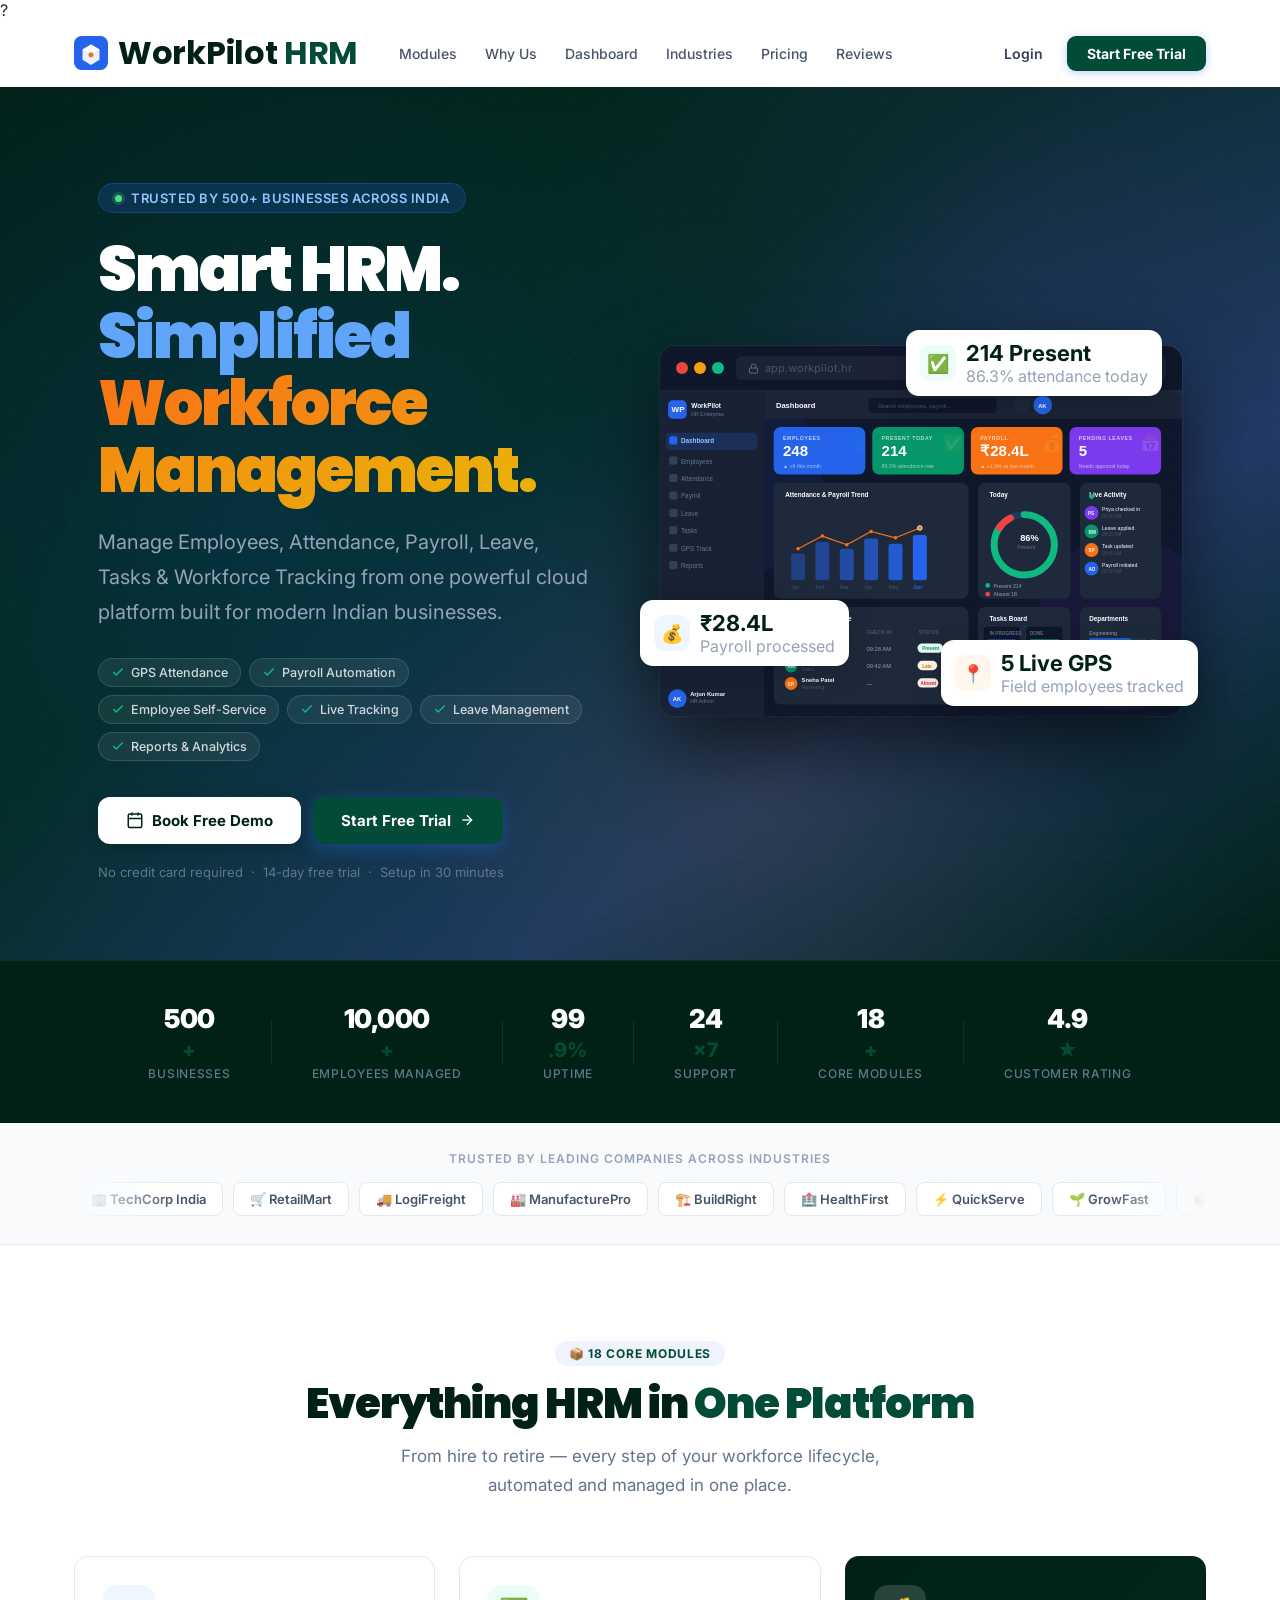
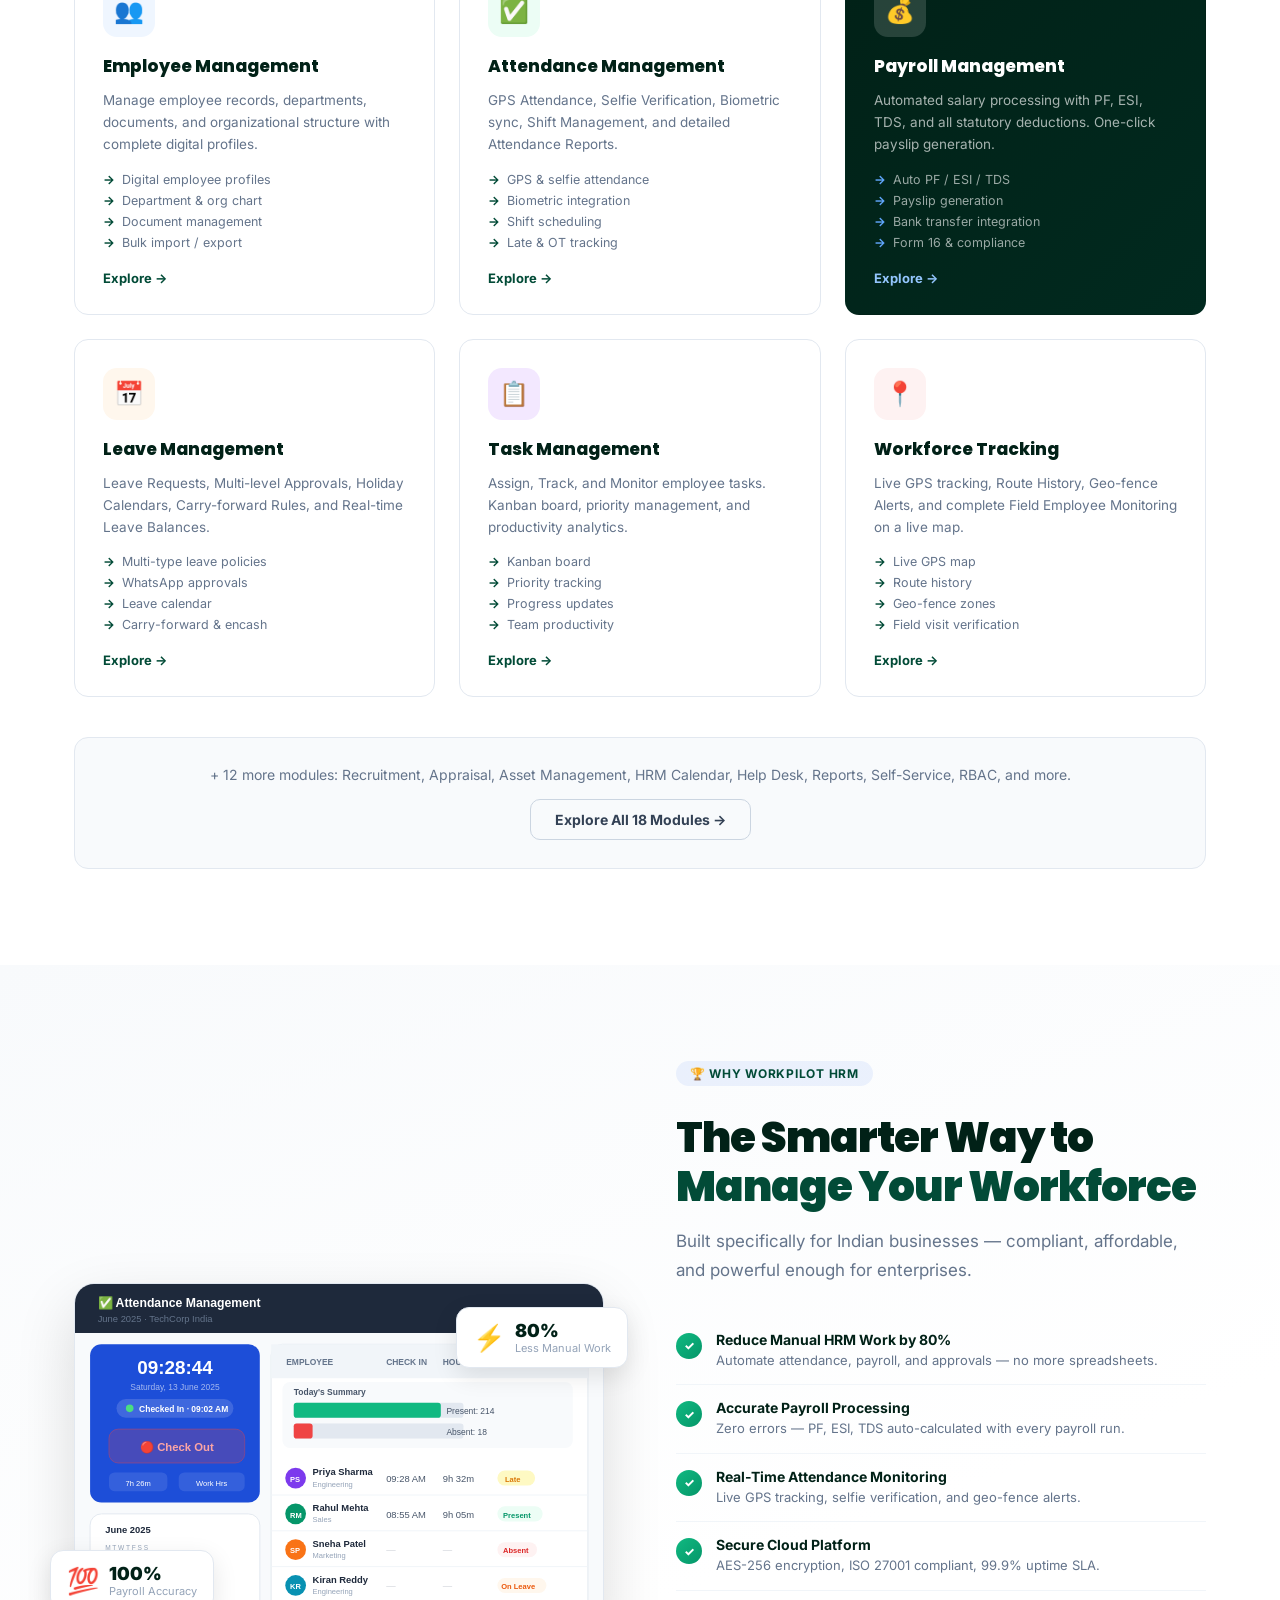
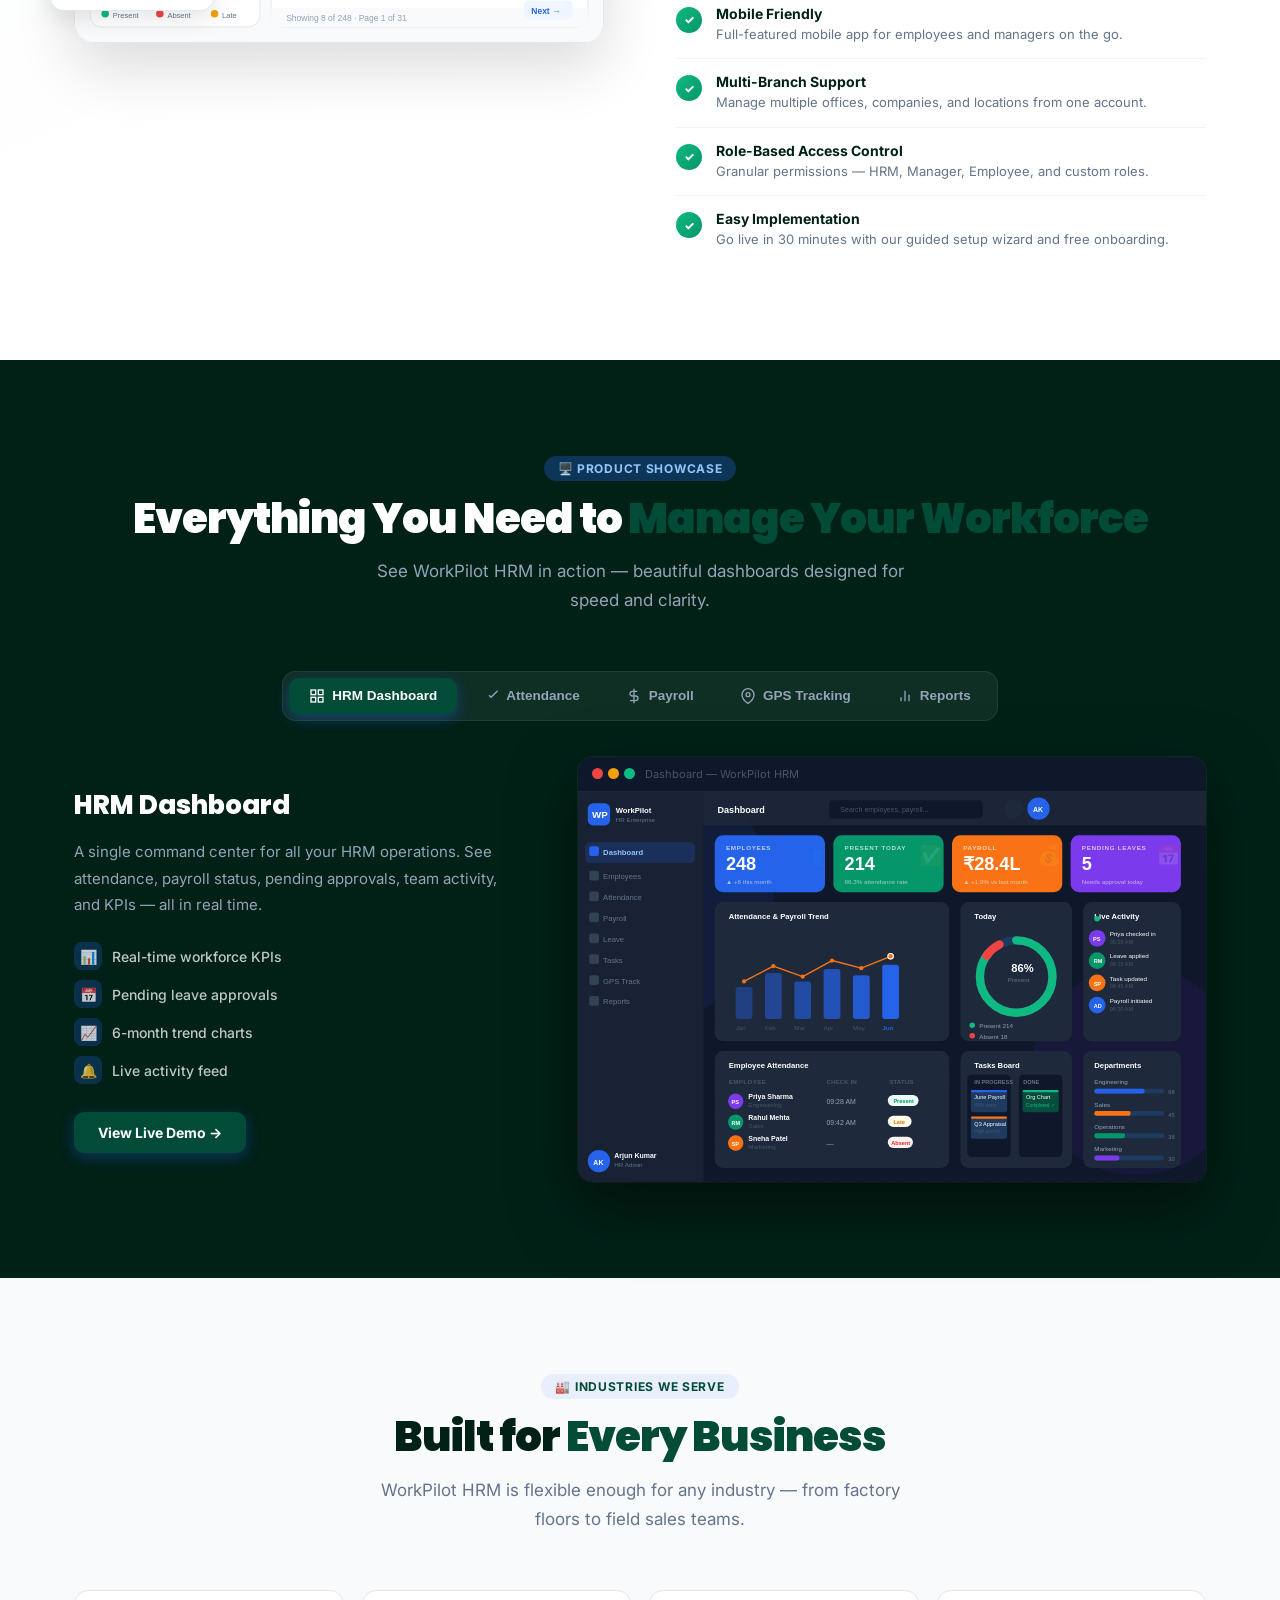
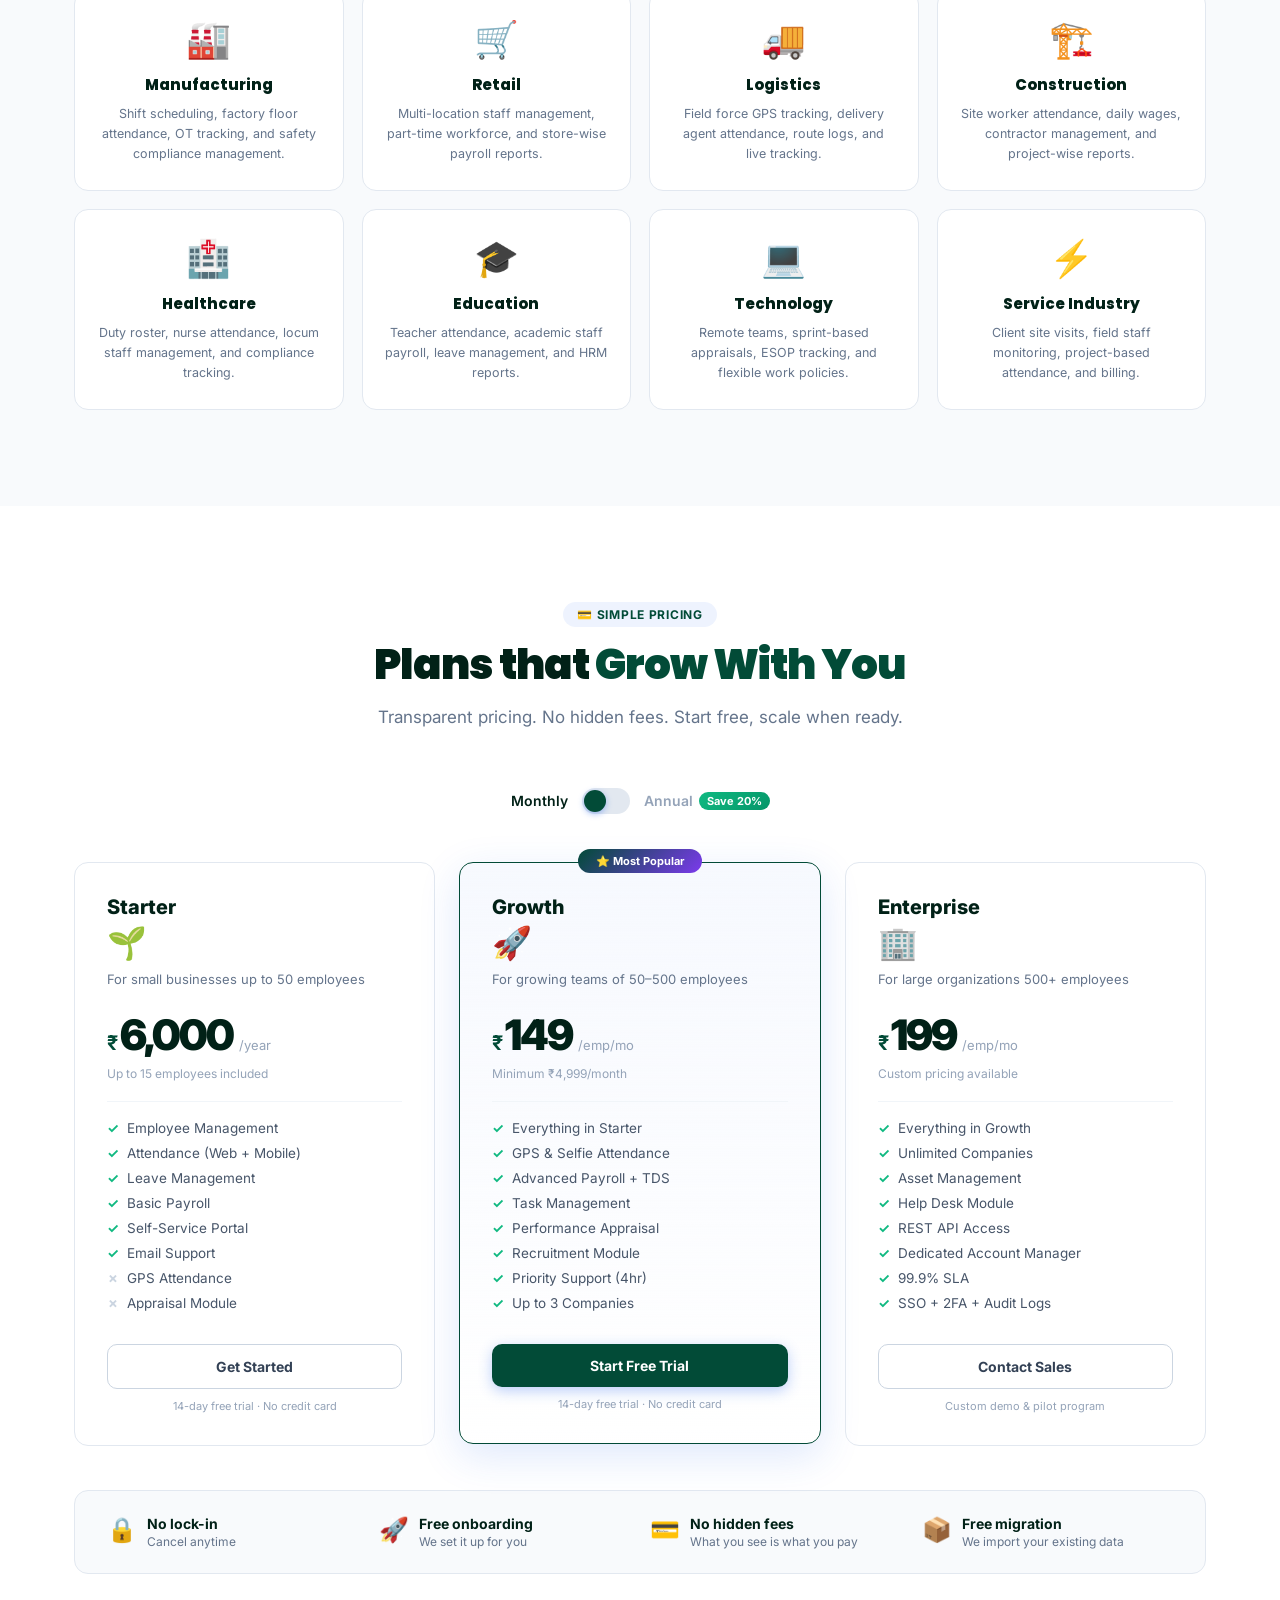
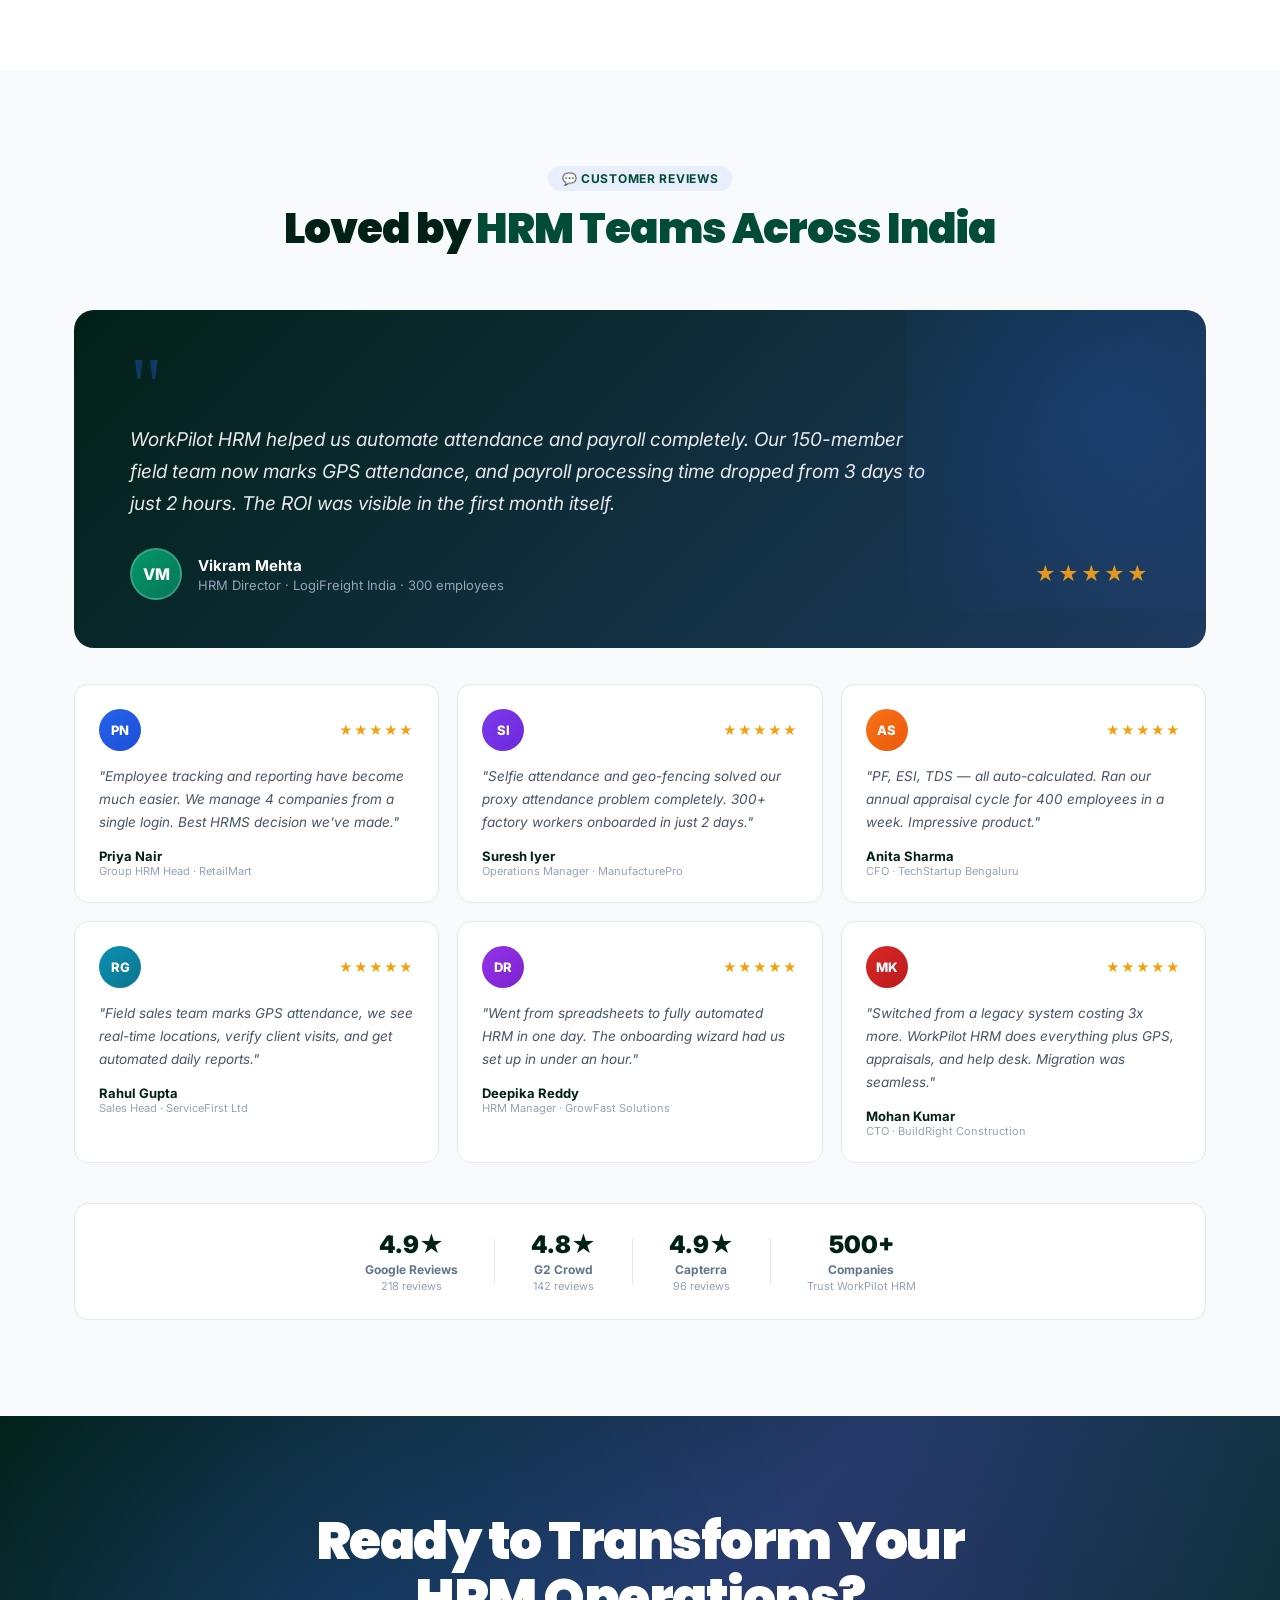
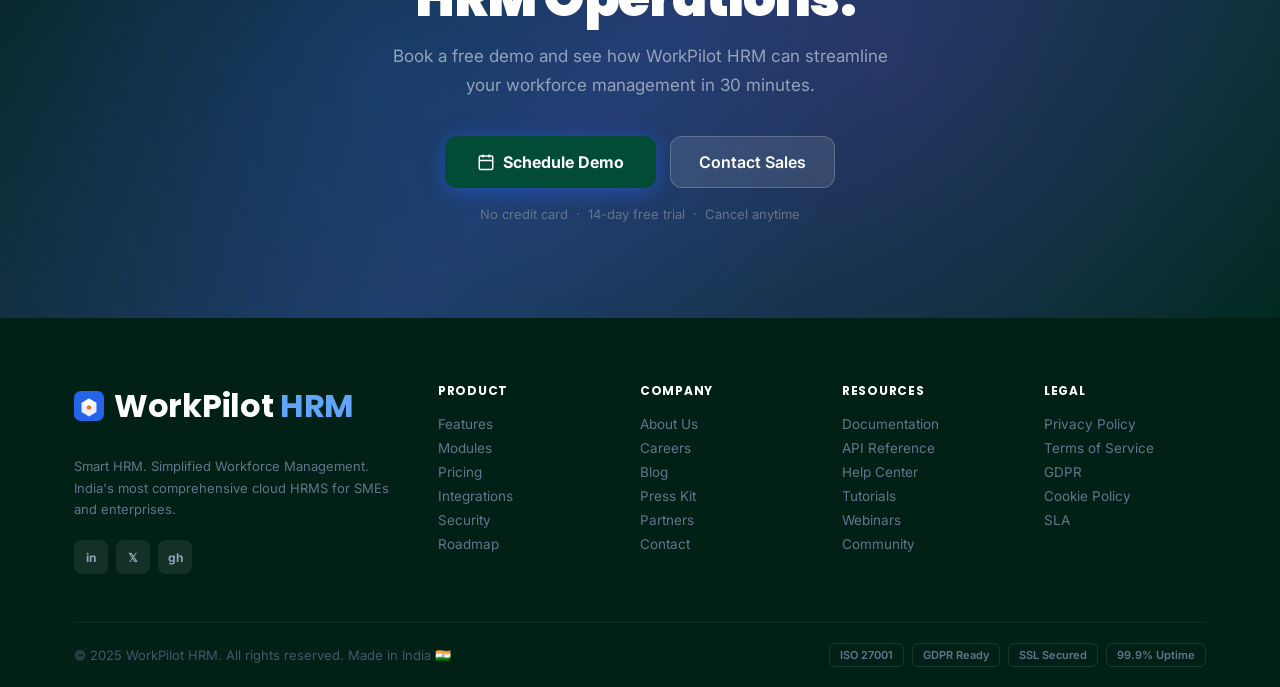
==== home.html @ d2205f94 "WorkPilot HRM Blog and Dashboard Redesign" ====
?<!DOCTYPE html>
<html lang="en">
<head>
  <meta charset="UTF-8"/>
  <meta name="viewport" content="width=device-width, initial-scale=1.0"/>
  <title>WorkPilot HRM — Smart HRM. Simplified Workforce Management.</title>
  <link rel="icon" type="image/svg+xml" href="assets/favicon.svg"/>
  <link rel="preconnect" href="https://fonts.googleapis.com"/>
  <link rel="preconnect" href="https://fonts.gstatic.com" crossorigin/>
  <link href="https://fonts.googleapis.com/css2?family=Inter:wght@300;400;500;600;700;800;900&family=Poppins:wght@300;400;500;600;700;800;900;900&family=Poppins:wght@300;400;500;600;700;800;900&display=swap" rel="stylesheet"/>
  <link rel="stylesheet" href="css/home.css"/>
</head>
<body>

<!-- ═══════════════════════════════════════════════════════════
     NAVBAR
════════════════════════════════════════════════════════════ -->
<nav class="navbar" id="navbar">
  <div class="nav-inner">
    <a href="home.html" class="nav-logo">
      <svg width="34" height="34" viewBox="0 0 40 40" fill="none">
        <rect width="40" height="40" rx="9" fill="#2563EB"/>
        <path d="M10 28V16l10-6 10 6v12l-10 6-10-6z" fill="white" opacity="0.9"/>
        <path d="M20 10l10 6-10 6-10-6 10-6z" fill="white"/>
        <circle cx="20" cy="22" r="3" fill="#F97316"/>
      </svg>
      <div class="logo-text">
        <span class="logo-main">WorkPilot <b>HRM</b></span>
      </div>
    </a>
    <ul class="nav-menu">
      <li><a href="#modules">Modules</a></li>
      <li><a href="#why">Why Us</a></li>
      <li><a href="#dashboard">Dashboard</a></li>
      <li><a href="#industries">Industries</a></li>
      <li><a href="#pricing">Pricing</a></li>
      <li><a href="#testimonials">Reviews</a></li>
    </ul>
    <div class="nav-actions">
      <a href="index.html" class="nav-login">Login</a>
      <a href="index.html" class="nav-trial">Start Free Trial</a>
    </div>
    <button class="hamburger" id="hamburger" onclick="toggleNav()" aria-label="Menu">
      <span></span><span></span><span></span>
    </button>
  </div>
  <div class="nav-mobile-menu" id="mobile-menu">
    <a href="#modules" onclick="toggleNav()">Modules</a>
    <a href="#why" onclick="toggleNav()">Why Us</a>
    <a href="#dashboard" onclick="toggleNav()">Dashboard</a>
    <a href="#pricing" onclick="toggleNav()">Pricing</a>
    <a href="index.html" onclick="toggleNav()">Login</a>
    <a href="index.html" class="nav-trial" style="text-align:center;margin-top:8px" onclick="toggleNav()">Start Free Trial →</a>
  </div>
</nav>

<!-- ═══════════════════════════════════════════════════════════
     HERO
════════════════════════════════════════════════════════════ -->
<section class="hero-section" id="hero">
  <!-- Background mesh -->
  <div class="hero-mesh"></div>
  <div class="hero-dots"></div>

  <div class="wrap">
    <div class="hero-grid">
      <!-- LEFT -->
      <div class="hero-left">
        <div class="hero-pill">
          <span class="pill-dot"></span>
          Trusted by 500+ businesses across India
        </div>
        <h1 class="hero-h1">
          Smart HRM.<br/>
          <span class="h1-blue">Simplified</span><br/>
          <span class="h1-gradient">Workforce Management.</span>
        </h1>
        <p class="hero-p">
          Manage Employees, Attendance, Payroll, Leave, Tasks &amp;
          Workforce Tracking from one powerful cloud platform built for
          modern Indian businesses.
        </p>
        <!-- Feature chips -->
        <div class="hero-chips">
          <span class="chip"><svg width="14" height="14" fill="none" stroke="#10B981" stroke-width="2.5" viewBox="0 0 24 24"><polyline points="20 6 9 17 4 12"/></svg> GPS Attendance</span>
          <span class="chip"><svg width="14" height="14" fill="none" stroke="#10B981" stroke-width="2.5" viewBox="0 0 24 24"><polyline points="20 6 9 17 4 12"/></svg> Payroll Automation</span>
          <span class="chip"><svg width="14" height="14" fill="none" stroke="#10B981" stroke-width="2.5" viewBox="0 0 24 24"><polyline points="20 6 9 17 4 12"/></svg> Employee Self-Service</span>
          <span class="chip"><svg width="14" height="14" fill="none" stroke="#10B981" stroke-width="2.5" viewBox="0 0 24 24"><polyline points="20 6 9 17 4 12"/></svg> Live Tracking</span>
          <span class="chip"><svg width="14" height="14" fill="none" stroke="#10B981" stroke-width="2.5" viewBox="0 0 24 24"><polyline points="20 6 9 17 4 12"/></svg> Leave Management</span>
          <span class="chip"><svg width="14" height="14" fill="none" stroke="#10B981" stroke-width="2.5" viewBox="0 0 24 24"><polyline points="20 6 9 17 4 12"/></svg> Reports &amp; Analytics</span>
        </div>
        <!-- CTA -->
        <div class="hero-btns">
          <a href="index.html" class="btn-demo">
            <svg width="18" height="18" fill="none" stroke="currentColor" stroke-width="2" viewBox="0 0 24 24"><rect x="3" y="4" width="18" height="18" rx="2"/><line x1="16" y1="2" x2="16" y2="6"/><line x1="8" y1="2" x2="8" y2="6"/><line x1="3" y1="10" x2="21" y2="10"/></svg>
            Book Free Demo
          </a>
          <a href="index.html" class="btn-trial">
            Start Free Trial
            <svg width="16" height="16" fill="none" stroke="currentColor" stroke-width="2" viewBox="0 0 24 24"><line x1="5" y1="12" x2="19" y2="12"/><polyline points="12 5 19 12 12 19"/></svg>
          </a>
        </div>
        <p class="hero-note">No credit card required &nbsp;·&nbsp; 14-day free trial &nbsp;·&nbsp; Setup in 30 minutes</p>
      </div>

      <!-- RIGHT: Dashboard mockup -->
      <div class="hero-right">
        <div class="hero-screen">
          <div class="screen-bar">
            <div class="sbar-dots"><span></span><span></span><span></span></div>
            <div class="sbar-addr">
              <svg width="11" height="11" fill="none" stroke="#64748B" stroke-width="2" viewBox="0 0 24 24"><rect x="3" y="11" width="18" height="11" rx="2"/><path d="M7 11V7a5 5 0 0 1 10 0v4"/></svg>
              app.workpilot.hr
            </div>
          </div>
          <img src="assets/images/hero-dashboard.svg" alt="WorkPilot HRM Dashboard" class="screen-img"/>
        </div>
        <!-- Floating cards -->
        <div class="fcard top-right">
          <div class="fcard-icon green">✅</div>
          <div>
            <div class="fcard-val">214 Present</div>
            <div class="fcard-sub">86.3% attendance today</div>
          </div>
        </div>
        <div class="fcard bottom-left">
          <div class="fcard-icon blue">💰</div>
          <div>
            <div class="fcard-val">₹28.4L</div>
            <div class="fcard-sub">Payroll processed</div>
          </div>
        </div>
        <div class="fcard bottom-right">
          <div class="fcard-icon orange">📍</div>
          <div>
            <div class="fcard-val">5 Live GPS</div>
            <div class="fcard-sub">Field employees tracked</div>
          </div>
        </div>
      </div>
    </div>
  </div>
</section>

<!-- ═══════════════════════════════════════════════════════════
     TRUSTED BY STATS BAR
════════════════════════════════════════════════════════════ -->
<section class="stats-bar">
  <div class="wrap">
    <div class="stats-grid">
      <div class="stat-item">
        <span class="stat-num" data-target="500">0</span><span class="stat-plus">+</span>
        <span class="stat-lbl">Businesses</span>
      </div>
      <div class="stat-sep"></div>
      <div class="stat-item">
        <span class="stat-num" data-target="10000">0</span><span class="stat-plus">+</span>
        <span class="stat-lbl">Employees Managed</span>
      </div>
      <div class="stat-sep"></div>
      <div class="stat-item">
        <span class="stat-num" data-target="99">0</span><span class="stat-plus">.9%</span>
        <span class="stat-lbl">Uptime</span>
      </div>
      <div class="stat-sep"></div>
      <div class="stat-item">
        <span class="stat-num" data-target="24">0</span><span class="stat-plus">×7</span>
        <span class="stat-lbl">Support</span>
      </div>
      <div class="stat-sep"></div>
      <div class="stat-item">
        <span class="stat-num" data-target="18">0</span><span class="stat-plus">+</span>
        <span class="stat-lbl">Core Modules</span>
      </div>
      <div class="stat-sep"></div>
      <div class="stat-item">
        <span class="stat-num">4.9</span><span class="stat-plus">★</span>
        <span class="stat-lbl">Customer Rating</span>
      </div>
    </div>
  </div>
</section>

<!-- ═══════════════════════════════════════════════════════════
     TRUSTED COMPANIES TICKER
════════════════════════════════════════════════════════════ -->
<section class="companies-bar">
  <div class="wrap">
    <p class="companies-label">Trusted by leading companies across industries</p>
    <div class="ticker-outer">
      <div class="ticker-inner">
        <span class="company-chip">🏢 TechCorp India</span>
        <span class="company-chip">🛒 RetailMart</span>
        <span class="company-chip">🚚 LogiFreight</span>
        <span class="company-chip">🏭 ManufacturePro</span>
        <span class="company-chip">🏗️ BuildRight</span>
        <span class="company-chip">🏥 HealthFirst</span>
        <span class="company-chip">⚡ QuickServe</span>
        <span class="company-chip">🌱 GrowFast</span>
        <span class="company-chip">📦 StorageHub</span>
        <span class="company-chip">🎓 EduTech</span>
        <!-- duplicate for infinite loop -->
        <span class="company-chip">🏢 TechCorp India</span>
        <span class="company-chip">🛒 RetailMart</span>
        <span class="company-chip">🚚 LogiFreight</span>
        <span class="company-chip">🏭 ManufacturePro</span>
        <span class="company-chip">🏗️ BuildRight</span>
        <span class="company-chip">🏥 HealthFirst</span>
        <span class="company-chip">⚡ QuickServe</span>
        <span class="company-chip">🌱 GrowFast</span>
        <span class="company-chip">📦 StorageHub</span>
        <span class="company-chip">🎓 EduTech</span>
      </div>
    </div>
  </div>
</section>

<!-- ═══════════════════════════════════════════════════════════
     CORE MODULES
════════════════════════════════════════════════════════════ -->
<section class="modules-section" id="modules">
  <div class="wrap">
    <div class="sec-header">
      <div class="sec-tag">📦 18 Core Modules</div>
      <h2 class="sec-title">Everything HRM in <span class="blue-text">One Platform</span></h2>
      <p class="sec-sub">From hire to retire — every step of your workforce lifecycle, automated and managed in one place.</p>
    </div>
    <div class="modules-grid">

      <div class="mod-card" data-delay="0">
        <div class="mod-icon" style="background:#EFF6FF">👥</div>
        <h3>Employee Management</h3>
        <p>Manage employee records, departments, documents, and organizational structure with complete digital profiles.</p>
        <ul class="mod-list">
          <li>Digital employee profiles</li>
          <li>Department & org chart</li>
          <li>Document management</li>
          <li>Bulk import / export</li>
        </ul>
        <a href="index.html" class="mod-link">Explore →</a>
      </div>

      <div class="mod-card" data-delay="80">
        <div class="mod-icon" style="background:#ECFDF5">✅</div>
        <h3>Attendance Management</h3>
        <p>GPS Attendance, Selfie Verification, Biometric sync, Shift Management, and detailed Attendance Reports.</p>
        <ul class="mod-list">
          <li>GPS &amp; selfie attendance</li>
          <li>Biometric integration</li>
          <li>Shift scheduling</li>
          <li>Late &amp; OT tracking</li>
        </ul>
        <a href="index.html" class="mod-link">Explore →</a>
      </div>

      <div class="mod-card featured" data-delay="160">
        <div class="mod-icon" style="background:rgba(255,255,255,0.15)">💰</div>
        <h3>Payroll Management</h3>
        <p>Automated salary processing with PF, ESI, TDS, and all statutory deductions. One-click payslip generation.</p>
        <ul class="mod-list">
          <li>Auto PF / ESI / TDS</li>
          <li>Payslip generation</li>
          <li>Bank transfer integration</li>
          <li>Form 16 &amp; compliance</li>
        </ul>
        <a href="index.html" class="mod-link featured-link">Explore →</a>
      </div>

      <div class="mod-card" data-delay="240">
        <div class="mod-icon" style="background:#FFF7ED">📅</div>
        <h3>Leave Management</h3>
        <p>Leave Requests, Multi-level Approvals, Holiday Calendars, Carry-forward Rules, and Real-time Leave Balances.</p>
        <ul class="mod-list">
          <li>Multi-type leave policies</li>
          <li>WhatsApp approvals</li>
          <li>Leave calendar</li>
          <li>Carry-forward &amp; encash</li>
        </ul>
        <a href="index.html" class="mod-link">Explore →</a>
      </div>

      <div class="mod-card" data-delay="320">
        <div class="mod-icon" style="background:#F3E8FF">📋</div>
        <h3>Task Management</h3>
        <p>Assign, Track, and Monitor employee tasks. Kanban board, priority management, and productivity analytics.</p>
        <ul class="mod-list">
          <li>Kanban board</li>
          <li>Priority tracking</li>
          <li>Progress updates</li>
          <li>Team productivity</li>
        </ul>
        <a href="index.html" class="mod-link">Explore →</a>
      </div>

      <div class="mod-card" data-delay="400">
        <div class="mod-icon" style="background:#FEF2F2">📍</div>
        <h3>Workforce Tracking</h3>
        <p>Live GPS tracking, Route History, Geo-fence Alerts, and complete Field Employee Monitoring on a live map.</p>
        <ul class="mod-list">
          <li>Live GPS map</li>
          <li>Route history</li>
          <li>Geo-fence zones</li>
          <li>Field visit verification</li>
        </ul>
        <a href="index.html" class="mod-link">Explore →</a>
      </div>

    </div>
    <div class="modules-more">
      <p>+ 12 more modules: Recruitment, Appraisal, Asset Management, HRM Calendar, Help Desk, Reports, Self-Service, RBAC, and more.</p>
      <a href="index.html" class="btn-outline-dark">Explore All 18 Modules →</a>
    </div>
  </div>
</section>

<!-- ═══════════════════════════════════════════════════════════
     WHY WORKPILOT HRM
════════════════════════════════════════════════════════════ -->
<section class="why-section" id="why">
  <div class="wrap">
    <div class="why-grid">
      <!-- Left: Image / Visual -->
      <div class="why-visual">
        <div class="why-img-wrap">
          <img src="assets/images/attendance-screen.svg" alt="WorkPilot HRM Attendance" class="why-img"/>
          <!-- Overlay stats -->
          <div class="why-stat-card wsc-1">
            <div class="wsc-emoji">⚡</div>
            <div>
              <div class="wsc-val">80%</div>
              <div class="wsc-lbl">Less Manual Work</div>
            </div>
          </div>
          <div class="why-stat-card wsc-2">
            <div class="wsc-emoji">💯</div>
            <div>
              <div class="wsc-val">100%</div>
              <div class="wsc-lbl">Payroll Accuracy</div>
            </div>
          </div>
        </div>
      </div>
      <!-- Right: Points -->
      <div class="why-text">
        <div class="sec-tag">🏆 Why WorkPilot HRM</div>
        <h2 class="sec-title" style="text-align:left;margin:14px 0 16px">The Smarter Way to<br/><span class="blue-text">Manage Your Workforce</span></h2>
        <p class="sec-sub" style="text-align:left;margin:0 0 32px">Built specifically for Indian businesses — compliant, affordable, and powerful enough for enterprises.</p>
        <div class="why-list">
          <div class="why-item">
            <div class="wi-check">✓</div>
            <div>
              <div class="wi-title">Reduce Manual HRM Work by 80%</div>
              <div class="wi-desc">Automate attendance, payroll, and approvals — no more spreadsheets.</div>
            </div>
          </div>
          <div class="why-item">
            <div class="wi-check">✓</div>
            <div>
              <div class="wi-title">Accurate Payroll Processing</div>
              <div class="wi-desc">Zero errors — PF, ESI, TDS auto-calculated with every payroll run.</div>
            </div>
          </div>
          <div class="why-item">
            <div class="wi-check">✓</div>
            <div>
              <div class="wi-title">Real-Time Attendance Monitoring</div>
              <div class="wi-desc">Live GPS tracking, selfie verification, and geo-fence alerts.</div>
            </div>
          </div>
          <div class="why-item">
            <div class="wi-check">✓</div>
            <div>
              <div class="wi-title">Secure Cloud Platform</div>
              <div class="wi-desc">AES-256 encryption, ISO 27001 compliant, 99.9% uptime SLA.</div>
            </div>
          </div>
          <div class="why-item">
            <div class="wi-check">✓</div>
            <div>
              <div class="wi-title">Mobile Friendly</div>
              <div class="wi-desc">Full-featured mobile app for employees and managers on the go.</div>
            </div>
          </div>
          <div class="why-item">
            <div class="wi-check">✓</div>
            <div>
              <div class="wi-title">Multi-Branch Support</div>
              <div class="wi-desc">Manage multiple offices, companies, and locations from one account.</div>
            </div>
          </div>
          <div class="why-item">
            <div class="wi-check">✓</div>
            <div>
              <div class="wi-title">Role-Based Access Control</div>
              <div class="wi-desc">Granular permissions — HRM, Manager, Employee, and custom roles.</div>
            </div>
          </div>
          <div class="why-item">
            <div class="wi-check">✓</div>
            <div>
              <div class="wi-title">Easy Implementation</div>
              <div class="wi-desc">Go live in 30 minutes with our guided setup wizard and free onboarding.</div>
            </div>
          </div>
        </div>
      </div>
    </div>
  </div>
</section>

<!-- ═══════════════════════════════════════════════════════════
     DASHBOARD SHOWCASE
════════════════════════════════════════════════════════════ -->
<section class="showcase-section" id="dashboard">
  <div class="wrap">
    <div class="sec-header">
      <div class="sec-tag">🖥️ Product Showcase</div>
      <h2 class="sec-title">Everything You Need to <span class="blue-text">Manage Your Workforce</span></h2>
      <p class="sec-sub">See WorkPilot HRM in action — beautiful dashboards designed for speed and clarity.</p>
    </div>

    <!-- Tab nav -->
    <div class="showcase-tabs" id="showcase-tabs">
      <button class="stab active" onclick="switchShowcase(this,'sc-hr')">
        <svg width="16" height="16" fill="none" stroke="currentColor" stroke-width="2" viewBox="0 0 24 24"><rect x="3" y="3" width="7" height="7"/><rect x="14" y="3" width="7" height="7"/><rect x="14" y="14" width="7" height="7"/><rect x="3" y="14" width="7" height="7"/></svg>
        HRM Dashboard
      </button>
      <button class="stab" onclick="switchShowcase(this,'sc-attendance')">
        <svg width="16" height="16" fill="none" stroke="currentColor" stroke-width="2" viewBox="0 0 24 24"><polyline points="9 11 12 14 22 4"/></svg>
        Attendance
      </button>
      <button class="stab" onclick="switchShowcase(this,'sc-payroll')">
        <svg width="16" height="16" fill="none" stroke="currentColor" stroke-width="2" viewBox="0 0 24 24"><line x1="12" y1="1" x2="12" y2="23"/><path d="M17 5H9.5a3.5 3.5 0 0 0 0 7h5a3.5 3.5 0 0 1 0 7H6"/></svg>
        Payroll
      </button>
      <button class="stab" onclick="switchShowcase(this,'sc-gps')">
        <svg width="16" height="16" fill="none" stroke="currentColor" stroke-width="2" viewBox="0 0 24 24"><path d="M21 10c0 7-9 13-9 13s-9-6-9-13a9 9 0 0 1 18 0z"/><circle cx="12" cy="10" r="3"/></svg>
        GPS Tracking
      </button>
      <button class="stab" onclick="switchShowcase(this,'sc-reports')">
        <svg width="16" height="16" fill="none" stroke="currentColor" stroke-width="2" viewBox="0 0 24 24"><line x1="18" y1="20" x2="18" y2="10"/><line x1="12" y1="20" x2="12" y2="4"/><line x1="6" y1="20" x2="6" y2="14"/></svg>
        Reports
      </button>
    </div>

    <!-- Showcase panels -->
    <div class="showcase-panel active" id="sc-hr">
      <div class="sc-layout">
        <div class="sc-text">
          <h3>HRM Dashboard</h3>
          <p>A single command center for all your HRM operations. See attendance, payroll status, pending approvals, team activity, and KPIs — all in real time.</p>
          <ul class="sc-features">
            <li><span>📊</span> Real-time workforce KPIs</li>
            <li><span>📅</span> Pending leave approvals</li>
            <li><span>📈</span> 6-month trend charts</li>
            <li><span>🔔</span> Live activity feed</li>
          </ul>
          <a href="index.html" class="btn-blue">View Live Demo →</a>
        </div>
        <div class="sc-img">
          <div class="sc-mockup">
            <div class="sc-chrome">
              <div class="sc-dots"><span></span><span></span><span></span></div>
              <span class="sc-url">Dashboard — WorkPilot HRM</span>
            </div>
            <img src="assets/images/hero-dashboard.svg" alt="HRM Dashboard"/>
          </div>
        </div>
      </div>
    </div>

    <div class="showcase-panel" id="sc-attendance">
      <div class="sc-layout">
        <div class="sc-text">
          <h3>Attendance Dashboard</h3>
          <p>Monitor daily attendance across your entire workforce. GPS-verified check-ins, biometric sync, late alerts, and detailed monthly calendar view.</p>
          <ul class="sc-features">
            <li><span>📍</span> GPS-verified check-in</li>
            <li><span>📸</span> Selfie attendance</li>
            <li><span>⏰</span> Late arrival alerts</li>
            <li><span>📆</span> Monthly calendar view</li>
          </ul>
          <a href="index.html" class="btn-blue">View Live Demo →</a>
        </div>
        <div class="sc-img">
          <div class="sc-mockup">
            <div class="sc-chrome">
              <div class="sc-dots"><span></span><span></span><span></span></div>
              <span class="sc-url">Attendance — WorkPilot HRM</span>
            </div>
            <img src="assets/images/attendance-screen.svg" alt="Attendance Dashboard"/>
          </div>
        </div>
      </div>
    </div>

    <div class="showcase-panel" id="sc-payroll">
      <div class="sc-layout">
        <div class="sc-text">
          <h3>Payroll Dashboard</h3>
          <p>Process payroll for hundreds of employees in minutes. Auto-compute PF, ESI, TDS, and generate payslips with a single click.</p>
          <ul class="sc-features">
            <li><span>💰</span> Auto salary computation</li>
            <li><span>📄</span> One-click payslips</li>
            <li><span>🏦</span> Bank transfer integration</li>
            <li><span>📋</span> Form 16 &amp; compliance</li>
          </ul>
          <a href="index.html" class="btn-blue">View Live Demo →</a>
        </div>
        <div class="sc-img">
          <div class="sc-mockup">
            <div class="sc-chrome">
              <div class="sc-dots"><span></span><span></span><span></span></div>
              <span class="sc-url">Payroll — WorkPilot HRM</span>
            </div>
            <img src="assets/images/payroll-screen.svg" alt="Payroll Dashboard"/>
          </div>
        </div>
      </div>
    </div>

    <div class="showcase-panel" id="sc-gps">
      <div class="sc-layout">
        <div class="sc-text">
          <h3>GPS Tracking Dashboard</h3>
          <p>See exactly where every field employee is, right now. Live map, geo-fence alerts, route history, and automatic location-based attendance.</p>
          <ul class="sc-features">
            <li><span>🗺️</span> Live employee map</li>
            <li><span>🔒</span> Geo-fence zones</li>
            <li><span>📡</span> Route history</li>
            <li><span>📱</span> Offline-capable app</li>
          </ul>
          <a href="index.html" class="btn-blue">View Live Demo →</a>
        </div>
        <div class="sc-img">
          <div class="sc-mockup">
            <div class="sc-chrome">
              <div class="sc-dots"><span></span><span></span><span></span></div>
              <span class="sc-url">GPS Tracking — WorkPilot HRM</span>
            </div>
            <img src="assets/images/gps-screen.svg" alt="GPS Tracking"/>
          </div>
        </div>
      </div>
    </div>

    <div class="showcase-panel" id="sc-reports">
      <div class="sc-layout">
        <div class="sc-text">
          <h3>Reports &amp; Analytics</h3>
          <p>30+ built-in reports covering attendance, payroll, leaves, headcount, and compliance. Export to Excel, PDF, or connect via API.</p>
          <ul class="sc-features">
            <li><span>📊</span> 30+ report templates</li>
            <li><span>📈</span> Custom dashboards</li>
            <li><span>⬇️</span> Excel &amp; PDF export</li>
            <li><span>🔌</span> API access</li>
          </ul>
          <a href="index.html" class="btn-blue">View Live Demo →</a>
        </div>
        <div class="sc-img">
          <div class="sc-mockup">
            <div class="sc-chrome">
              <div class="sc-dots"><span></span><span></span><span></span></div>
              <span class="sc-url">Reports — WorkPilot HRM</span>
            </div>
            <img src="assets/images/appraisal-screen.svg" alt="Reports"/>
          </div>
        </div>
      </div>
    </div>
  </div>
</section>

<!-- ═══════════════════════════════════════════════════════════
     INDUSTRIES
════════════════════════════════════════════════════════════ -->
<section class="industries-section" id="industries">
  <div class="wrap">
    <div class="sec-header">
      <div class="sec-tag">🏭 Industries We Serve</div>
      <h2 class="sec-title">Built for <span class="blue-text">Every Business</span></h2>
      <p class="sec-sub">WorkPilot HRM is flexible enough for any industry — from factory floors to field sales teams.</p>
    </div>
    <div class="industries-grid">
      <div class="ind-card">
        <div class="ind-icon">🏭</div>
        <h4>Manufacturing</h4>
        <p>Shift scheduling, factory floor attendance, OT tracking, and safety compliance management.</p>
      </div>
      <div class="ind-card">
        <div class="ind-icon">🛒</div>
        <h4>Retail</h4>
        <p>Multi-location staff management, part-time workforce, and store-wise payroll reports.</p>
      </div>
      <div class="ind-card">
        <div class="ind-icon">🚚</div>
        <h4>Logistics</h4>
        <p>Field force GPS tracking, delivery agent attendance, route logs, and live tracking.</p>
      </div>
      <div class="ind-card">
        <div class="ind-icon">🏗️</div>
        <h4>Construction</h4>
        <p>Site worker attendance, daily wages, contractor management, and project-wise reports.</p>
      </div>
      <div class="ind-card">
        <div class="ind-icon">🏥</div>
        <h4>Healthcare</h4>
        <p>Duty roster, nurse attendance, locum staff management, and compliance tracking.</p>
      </div>
      <div class="ind-card">
        <div class="ind-icon">🎓</div>
        <h4>Education</h4>
        <p>Teacher attendance, academic staff payroll, leave management, and HRM reports.</p>
      </div>
      <div class="ind-card">
        <div class="ind-icon">💻</div>
        <h4>Technology</h4>
        <p>Remote teams, sprint-based appraisals, ESOP tracking, and flexible work policies.</p>
      </div>
      <div class="ind-card">
        <div class="ind-icon">⚡</div>
        <h4>Service Industry</h4>
        <p>Client site visits, field staff monitoring, project-based attendance, and billing.</p>
      </div>
    </div>
  </div>
</section>

<!-- ═══════════════════════════════════════════════════════════
     PRICING
════════════════════════════════════════════════════════════ -->
<section class="pricing-section" id="pricing">
  <div class="wrap">
    <div class="sec-header">
      <div class="sec-tag">💳 Simple Pricing</div>
      <h2 class="sec-title">Plans that <span class="blue-text">Grow With You</span></h2>
      <p class="sec-sub">Transparent pricing. No hidden fees. Start free, scale when ready.</p>
    </div>

    <!-- Toggle -->
    <div class="price-toggle-wrap">
      <span class="pt-label" id="pt-monthly" onclick="setPricing('monthly')">Monthly</span>
      <div class="pt-switch" onclick="setPricing(document.getElementById('pt-monthly').classList.contains('active-pt')?'annual':'monthly')">
        <div class="pt-knob" id="pt-knob"></div>
      </div>
      <span class="pt-label" id="pt-annual" onclick="setPricing('annual')">Annual <em class="save-tag">Save 20%</em></span>
    </div>

    <div class="price-grid">
      <!-- Starter -->
      <div class="price-card">
        <div class="price-plan">Starter</div>
        <div class="price-emoji">🌱</div>
        <div class="price-sub">For small businesses up to 50 employees</div>
        <div class="price-num">
          <sup>₹</sup><span id="p-starter">6,000</span>
          <sub id="ps-period">/year</sub>
        </div>
        <div class="price-note" id="pn-starter">Up to 15 employees included</div>
        <div class="price-div"></div>
        <ul class="price-feats">
          <li><span class="pf-check">✓</span> Employee Management</li>
          <li><span class="pf-check">✓</span> Attendance (Web + Mobile)</li>
          <li><span class="pf-check">✓</span> Leave Management</li>
          <li><span class="pf-check">✓</span> Basic Payroll</li>
          <li><span class="pf-check">✓</span> Self-Service Portal</li>
          <li><span class="pf-check">✓</span> Email Support</li>
          <li><span class="pf-x">✗</span> GPS Attendance</li>
          <li><span class="pf-x">✗</span> Appraisal Module</li>
        </ul>
        <a href="index.html" class="price-btn outline">Get Started</a>
        <p class="price-trial">14-day free trial · No credit card</p>
      </div>

      <!-- Growth POPULAR -->
      <div class="price-card popular">
        <div class="pop-tag">⭐ Most Popular</div>
        <div class="price-plan">Growth</div>
        <div class="price-emoji">🚀</div>
        <div class="price-sub">For growing teams of 50–500 employees</div>
        <div class="price-num">
          <sup>₹</sup><span id="p-growth">149</span>
          <sub id="pg-period">/emp/mo</sub>
        </div>
        <div class="price-note" id="pn-growth">Minimum ₹4,999/month</div>
        <div class="price-div"></div>
        <ul class="price-feats">
          <li><span class="pf-check">✓</span> Everything in Starter</li>
          <li><span class="pf-check">✓</span> GPS &amp; Selfie Attendance</li>
          <li><span class="pf-check">✓</span> Advanced Payroll + TDS</li>
          <li><span class="pf-check">✓</span> Task Management</li>
          <li><span class="pf-check">✓</span> Performance Appraisal</li>
          <li><span class="pf-check">✓</span> Recruitment Module</li>
          <li><span class="pf-check">✓</span> Priority Support (4hr)</li>
          <li><span class="pf-check">✓</span> Up to 3 Companies</li>
        </ul>
        <a href="index.html" class="price-btn primary">Start Free Trial</a>
        <p class="price-trial">14-day free trial · No credit card</p>
      </div>

      <!-- Enterprise -->
      <div class="price-card">
        <div class="price-plan">Enterprise</div>
        <div class="price-emoji">🏢</div>
        <div class="price-sub">For large organizations 500+ employees</div>
        <div class="price-num">
          <sup>₹</sup><span id="p-ent">199</span>
          <sub id="pe-period">/emp/mo</sub>
        </div>
        <div class="price-note" id="pn-ent">Custom pricing available</div>
        <div class="price-div"></div>
        <ul class="price-feats">
          <li><span class="pf-check">✓</span> Everything in Growth</li>
          <li><span class="pf-check">✓</span> Unlimited Companies</li>
          <li><span class="pf-check">✓</span> Asset Management</li>
          <li><span class="pf-check">✓</span> Help Desk Module</li>
          <li><span class="pf-check">✓</span> REST API Access</li>
          <li><span class="pf-check">✓</span> Dedicated Account Manager</li>
          <li><span class="pf-check">✓</span> 99.9% SLA</li>
          <li><span class="pf-check">✓</span> SSO + 2FA + Audit Logs</li>
        </ul>
        <a href="index.html" class="price-btn outline">Contact Sales</a>
        <p class="price-trial">Custom demo &amp; pilot program</p>
      </div>
    </div>

    <!-- Guarantee row -->
    <div class="price-guarantee">
      <div class="pg-item"><span>🔒</span><div><b>No lock-in</b><small>Cancel anytime</small></div></div>
      <div class="pg-item"><span>🚀</span><div><b>Free onboarding</b><small>We set it up for you</small></div></div>
      <div class="pg-item"><span>💳</span><div><b>No hidden fees</b><small>What you see is what you pay</small></div></div>
      <div class="pg-item"><span>📦</span><div><b>Free migration</b><small>We import your existing data</small></div></div>
    </div>
  </div>
</section>

<!-- ═══════════════════════════════════════════════════════════
     TESTIMONIALS
════════════════════════════════════════════════════════════ -->
<section class="testi-section" id="testimonials">
  <div class="wrap">
    <div class="sec-header">
      <div class="sec-tag">💬 Customer Reviews</div>
      <h2 class="sec-title">Loved by <span class="blue-text">HRM Teams Across India</span></h2>
    </div>

    <!-- Featured -->
    <div class="testi-featured-card">
      <div class="tfc-quote">"</div>
      <p class="tfc-text">WorkPilot HRM helped us automate attendance and payroll completely. Our 150-member field team now marks GPS attendance, and payroll processing time dropped from 3 days to just 2 hours. The ROI was visible in the first month itself.</p>
      <div class="tfc-author">
        <div class="tfc-avatar" style="background:linear-gradient(135deg,#059669,#047857)">VM</div>
        <div>
          <div class="tfc-name">Vikram Mehta</div>
          <div class="tfc-role">HRM Director · LogiFreight India · 300 employees</div>
        </div>
        <div class="tfc-stars">★★★★★</div>
      </div>
    </div>

    <!-- Grid -->
    <div class="testi-grid">
      <div class="testi-card">
        <div class="tc-top">
          <div class="tc-av" style="background:linear-gradient(135deg,#2563EB,#1D4ED8)">PN</div>
          <div class="tc-stars">★★★★★</div>
        </div>
        <p>"Employee tracking and reporting have become much easier. We manage 4 companies from a single login. Best HRMS decision we've made."</p>
        <div class="tc-name">Priya Nair</div>
        <div class="tc-role">Group HRM Head · RetailMart</div>
      </div>
      <div class="testi-card">
        <div class="tc-top">
          <div class="tc-av" style="background:linear-gradient(135deg,#7C3AED,#6D28D9)">SI</div>
          <div class="tc-stars">★★★★★</div>
        </div>
        <p>"Selfie attendance and geo-fencing solved our proxy attendance problem completely. 300+ factory workers onboarded in just 2 days."</p>
        <div class="tc-name">Suresh Iyer</div>
        <div class="tc-role">Operations Manager · ManufacturePro</div>
      </div>
      <div class="testi-card">
        <div class="tc-top">
          <div class="tc-av" style="background:linear-gradient(135deg,#F97316,#EA580C)">AS</div>
          <div class="tc-stars">★★★★★</div>
        </div>
        <p>"PF, ESI, TDS — all auto-calculated. Ran our annual appraisal cycle for 400 employees in a week. Impressive product."</p>
        <div class="tc-name">Anita Sharma</div>
        <div class="tc-role">CFO · TechStartup Bengaluru</div>
      </div>
      <div class="testi-card">
        <div class="tc-top">
          <div class="tc-av" style="background:linear-gradient(135deg,#0891B2,#0E7490)">RG</div>
          <div class="tc-stars">★★★★★</div>
        </div>
        <p>"Field sales team marks GPS attendance, we see real-time locations, verify client visits, and get automated daily reports."</p>
        <div class="tc-name">Rahul Gupta</div>
        <div class="tc-role">Sales Head · ServiceFirst Ltd</div>
      </div>
      <div class="testi-card">
        <div class="tc-top">
          <div class="tc-av" style="background:linear-gradient(135deg,#9333EA,#7E22CE)">DR</div>
          <div class="tc-stars">★★★★★</div>
        </div>
        <p>"Went from spreadsheets to fully automated HRM in one day. The onboarding wizard had us set up in under an hour."</p>
        <div class="tc-name">Deepika Reddy</div>
        <div class="tc-role">HRM Manager · GrowFast Solutions</div>
      </div>
      <div class="testi-card">
        <div class="tc-top">
          <div class="tc-av" style="background:linear-gradient(135deg,#DC2626,#B91C1C)">MK</div>
          <div class="tc-stars">★★★★★</div>
        </div>
        <p>"Switched from a legacy system costing 3x more. WorkPilot HRM does everything plus GPS, appraisals, and help desk. Migration was seamless."</p>
        <div class="tc-name">Mohan Kumar</div>
        <div class="tc-role">CTO · BuildRight Construction</div>
      </div>
    </div>

    <!-- Rating strip -->
    <div class="rating-strip">
      <div class="rs-item"><div class="rs-num">4.9★</div><div class="rs-src">Google Reviews</div><div class="rs-cnt">218 reviews</div></div>
      <div class="rs-sep"></div>
      <div class="rs-item"><div class="rs-num">4.8★</div><div class="rs-src">G2 Crowd</div><div class="rs-cnt">142 reviews</div></div>
      <div class="rs-sep"></div>
      <div class="rs-item"><div class="rs-num">4.9★</div><div class="rs-src">Capterra</div><div class="rs-cnt">96 reviews</div></div>
      <div class="rs-sep"></div>
      <div class="rs-item"><div class="rs-num">500+</div><div class="rs-src">Companies</div><div class="rs-cnt">Trust WorkPilot HRM</div></div>
    </div>
  </div>
</section>

<!-- ═══════════════════════════════════════════════════════════
     FINAL CTA
════════════════════════════════════════════════════════════ -->
<section class="final-cta">
  <div class="cta-bg-mesh"></div>
  <div class="wrap">
    <div class="fcta-inner">
      <h2 class="fcta-title">Ready to Transform Your<br/>HRM Operations?</h2>
      <p class="fcta-sub">Book a free demo and see how WorkPilot HRM can streamline your workforce management in 30 minutes.</p>
      <div class="fcta-btns">
        <a href="index.html" class="fcta-btn-primary">
          <svg width="18" height="18" fill="none" stroke="currentColor" stroke-width="2" viewBox="0 0 24 24"><rect x="3" y="4" width="18" height="18" rx="2"/><line x1="16" y1="2" x2="16" y2="6"/><line x1="8" y1="2" x2="8" y2="6"/><line x1="3" y1="10" x2="21" y2="10"/></svg>
          Schedule Demo
        </a>
        <a href="index.html" class="fcta-btn-outline">Contact Sales</a>
      </div>
      <p class="fcta-note">No credit card &nbsp;·&nbsp; 14-day free trial &nbsp;·&nbsp; Cancel anytime</p>
    </div>
  </div>
</section>

<!-- ═══════════════════════════════════════════════════════════
     FOOTER
════════════════════════════════════════════════════════════ -->
<footer class="footer">
  <div class="wrap">
    <div class="foot-grid">
      <div class="foot-brand">
        <a href="home.html" class="nav-logo" style="margin-bottom:14px;display:inline-flex">
          <svg width="30" height="30" viewBox="0 0 40 40" fill="none"><rect width="40" height="40" rx="9" fill="#2563EB"/><path d="M10 28V16l10-6 10 6v12l-10 6-10-6z" fill="white" opacity="0.9"/><path d="M20 10l10 6-10 6-10-6 10-6z" fill="white"/><circle cx="20" cy="22" r="3" fill="#F97316"/></svg>
          <div class="logo-text"><span class="logo-main" style="color:white">WorkPilot <b style="color:#60A5FA">HRM</b></span></div>
        </a>
        <p class="foot-desc">Smart HRM. Simplified Workforce Management. India's most comprehensive cloud HRMS for SMEs and enterprises.</p>
        <div class="foot-socials">
          <a href="#" class="fsoc">in</a>
          <a href="#" class="fsoc">𝕏</a>
          <a href="#" class="fsoc">gh</a>
        </div>
      </div>
      <div class="foot-col">
        <h5>Product</h5>
        <a href="#">Features</a><a href="#">Modules</a><a href="#">Pricing</a>
        <a href="#">Integrations</a><a href="#">Security</a><a href="#">Roadmap</a>
      </div>
      <div class="foot-col">
        <h5>Company</h5>
        <a href="#">About Us</a><a href="#">Careers</a><a href="blog.html">Blog</a>
        <a href="#">Press Kit</a><a href="#">Partners</a><a href="#">Contact</a>
      </div>
      <div class="foot-col">
        <h5>Resources</h5>
        <a href="#">Documentation</a><a href="#">API Reference</a><a href="#">Help Center</a>
        <a href="#">Tutorials</a><a href="#">Webinars</a><a href="#">Community</a>
      </div>
      <div class="foot-col">
        <h5>Legal</h5>
        <a href="#">Privacy Policy</a><a href="#">Terms of Service</a>
        <a href="#">GDPR</a><a href="#">Cookie Policy</a><a href="#">SLA</a>
      </div>
    </div>
    <div class="foot-bottom">
      <span>© 2025 WorkPilot HRM. All rights reserved. Made in India 🇮🇳</span>
      <div class="foot-badges">
        <span>ISO 27001</span><span>GDPR Ready</span><span>SSL Secured</span><span>99.9% Uptime</span>
      </div>
    </div>
  </div>
</footer>

<script>
/* ── Navbar scroll ── */
window.addEventListener('scroll',()=>{
  document.getElementById('navbar').classList.toggle('scrolled', window.scrollY > 50);
});

/* ── Mobile nav ── */
function toggleNav(){
  document.getElementById('mobile-menu').classList.toggle('open');
  document.getElementById('hamburger').classList.toggle('open');
}
document.querySelectorAll('a[href^="#"]').forEach(a=>{
  a.addEventListener('click',e=>{
    const t=document.querySelector(a.getAttribute('href'));
    if(t){e.preventDefault();t.scrollIntoView({behavior:'smooth',block:'start'});}
  });
});

/* ── Animated counters ── */
function animateCounters(){
  document.querySelectorAll('.stat-num[data-target]').forEach(el=>{
    const target=parseInt(el.dataset.target);
    const step=Math.ceil(target/60);
    let cur=0;
    const t=setInterval(()=>{
      cur=Math.min(cur+step,target);
      el.textContent=cur.toLocaleString('en-IN');
      if(cur>=target)clearInterval(t);
    },25);
  });
}
const statsObs=new IntersectionObserver(entries=>{
  entries.forEach(e=>{if(e.isIntersecting){animateCounters();statsObs.disconnect();}});
},{threshold:0.4});
const statsEl=document.querySelector('.stats-bar');
if(statsEl)statsObs.observe(statsEl);

/* ── Pricing Toggle ── */
document.getElementById('pt-monthly').classList.add('active-pt');
function setPricing(mode){
  const annual=mode==='annual';
  document.getElementById('pt-monthly').classList.toggle('active-pt',!annual);
  document.getElementById('pt-annual').classList.toggle('active-pt',annual);
  document.getElementById('pt-knob').style.transform=annual?'translateX(22px)':'translateX(0)';
  if(annual){
    document.getElementById('p-starter').textContent='4,800';
    document.getElementById('p-growth').textContent='119';
    document.getElementById('p-ent').textContent='159';
    document.getElementById('pn-starter').textContent='Up to 15 employees · Billed yearly';
    document.getElementById('pn-growth').textContent='Min ₹3,999/month · Billed yearly';
    document.getElementById('pg-period').textContent='/emp/mo';
    document.getElementById('pe-period').textContent='/emp/mo';
  } else {
    document.getElementById('p-starter').textContent='6,000';
    document.getElementById('p-growth').textContent='149';
    document.getElementById('p-ent').textContent='199';
    document.getElementById('pn-starter').textContent='Up to 15 employees included';
    document.getElementById('pn-growth').textContent='Minimum ₹4,999/month';
    document.getElementById('pg-period').textContent='/emp/mo';
    document.getElementById('pe-period').textContent='/emp/mo';
  }
}

/* ── Dashboard Showcase Tabs ── */
function switchShowcase(btn,panelId){
  document.querySelectorAll('.stab').forEach(b=>b.classList.remove('active'));
  btn.classList.add('active');
  document.querySelectorAll('.showcase-panel').forEach(p=>p.classList.remove('active'));
  const panel=document.getElementById(panelId);
  if(panel)panel.classList.add('active');
}

/* ── Scroll fade-in ── */
const fadeObs=new IntersectionObserver(entries=>{
  entries.forEach(e=>{if(e.isIntersecting)e.target.classList.add('in-view');});
},{threshold:0.08});
document.querySelectorAll('.mod-card,.ind-card,.testi-card,.price-card,.why-item').forEach(el=>{
  el.classList.add('will-fade');
  fadeObs.observe(el);
});
</script>
</body>
</html>
---- css/home.css ----
/* ═══════════════════════════════════════════════════════════
   WorkPilot HR — Premium Homepage Stylesheet
   Dark Blue + White SaaS Theme
════════════════════════════════════════════════════════════ */
:root{
  --blue:#024B37; --blue-dark:#013A2B; --blue-xdark:#012117;
  --navy:#012117; --navy2:#012a1f; --navy3:#02382a;
  --accent:#F59E0B; --green:#10B981; --purple:#7C3AED;
  --gray50:#F8FAFC; --gray100:#F1F5F9; --gray200:#E2E8F0;
  --gray300:#CBD5E1; --gray400:#94A3B8; --gray500:#64748B;
  --gray600:#475569; --gray700:#334155; --gray800:#1E293B;
  --white:#FFFFFF;
  --font:'Inter',-apple-system,BlinkMacSystemFont,sans-serif;
  --radius:14px; --radius-sm:9px; --radius-lg:20px;
  --shadow:0 4px 6px -1px rgba(0,0,0,.1),0 2px 4px -1px rgba(0,0,0,.06);
  --shadow-lg:0 10px 15px -3px rgba(0,0,0,.1),0 4px 6px -2px rgba(0,0,0,.05);
  --shadow-xl:0 20px 25px -5px rgba(0,0,0,.1),0 10px 10px -5px rgba(0,0,0,.04);
  --shadow-2xl:0 25px 50px -12px rgba(0,0,0,.25);
  --tr:all .2s cubic-bezier(.4,0,.2,1);
}
h1, h2, h3, h4, h5, h6, .hero-h1, .sec-title, .logo-main { font-family: 'Poppins', sans-serif; }

*,*::before,*::after{box-sizing:border-box;margin:0;padding:0;}
html{scroll-behavior:smooth;}
body{font-family:var(--font);color:var(--gray800);background:white;-webkit-font-smoothing:antialiased;overflow-x:hidden;}
a{text-decoration:none;color:inherit;}
ul{list-style:none;}
::-webkit-scrollbar{width:6px;}
::-webkit-scrollbar-thumb{background:var(--gray300);border-radius:3px;}
.wrap{max-width:1180px;margin:0 auto;padding:0 24px;}
.blue-text{color:var(--blue);}

/* ═══ NAVBAR ═══ */
.navbar{
  position:sticky;top:0;z-index:200;
  background:rgba(255,255,255,0.95);
  backdrop-filter:blur(16px);
  -webkit-backdrop-filter:blur(16px);
  border-bottom:1px solid transparent;
  transition:var(--tr);
}
.navbar.scrolled{border-bottom-color:var(--gray200);box-shadow:0 1px 20px rgba(0,0,0,.08);}
.nav-inner{
  max-width:1180px;margin:0 auto;padding:0 24px;
  height:66px;display:flex;align-items:center;gap:28px;
}
.nav-logo{display:flex;align-items:center;gap:10px;flex-shrink:0;}
.logo-text{}
.logo-main{font-size:32px;font-weight:700;color:var(--navy);display:block;letter-spacing:-.3px;}
.logo-main b{color:var(--blue);}
.nav-menu{display:flex;gap:2px;flex:1;}
.nav-menu a{
  padding:7px 13px;font-size:14px;font-weight:500;color:var(--gray600);
  border-radius:8px;transition:var(--tr);
}
.nav-menu a:hover{color:var(--blue);background:rgba(37,99,235,.06);}
.nav-actions{display:flex;align-items:center;gap:8px;flex-shrink:0;}
.nav-login{padding:8px 16px;font-size:14px;font-weight:600;color:var(--gray700);border-radius:8px;transition:var(--tr);}
.nav-login:hover{background:var(--gray100);}
.nav-trial{
  padding:9px 20px;font-size:14px;font-weight:700;
  color:white;background:var(--blue);border-radius:9px;
  transition:var(--tr);box-shadow:0 2px 10px rgba(37,99,235,.3);
}
.nav-trial:hover{background:var(--blue-dark);transform:translateY(-1px);box-shadow:0 4px 16px rgba(37,99,235,.4);}
.hamburger{display:none;flex-direction:column;gap:5px;cursor:pointer;padding:8px;background:none;border:none;margin-left:auto;}
.hamburger span{display:block;width:22px;height:2px;background:var(--gray700);border-radius:2px;transition:var(--tr);}
.hamburger.open span:nth-child(1){transform:rotate(45deg) translate(5px,5px);}
.hamburger.open span:nth-child(2){opacity:0;}
.hamburger.open span:nth-child(3){transform:rotate(-45deg) translate(5px,-5px);}
.nav-mobile-menu{display:none;flex-direction:column;gap:4px;padding:12px 24px 16px;border-top:1px solid var(--gray100);}
.nav-mobile-menu.open{display:flex;}
.nav-mobile-menu a{padding:10px 14px;font-size:15px;font-weight:500;color:var(--gray700);border-radius:8px;transition:var(--tr);}
.nav-mobile-menu a:hover{background:var(--gray100);}

/* ═══ HERO ═══ */
.hero-section{
  background:linear-gradient(145deg,var(--navy) 0%,var(--navy2) 40%,#1E3A5F 70%,var(--navy) 100%);
  position:relative;overflow:hidden;padding:0 0 0;
}
.hero-mesh{
  position:absolute;inset:0;pointer-events:none;
  background-image:
    radial-gradient(circle at 20% 50%, rgba(37,99,235,.15) 0%, transparent 50%),
    radial-gradient(circle at 80% 20%, rgba(124,58,237,.12) 0%, transparent 40%),
    radial-gradient(circle at 60% 80%, rgba(249,115,22,.08) 0%, transparent 35%);
}
.hero-dots{
  position:absolute;inset:0;pointer-events:none;
  background-image:radial-gradient(rgba(255,255,255,.03) 1px, transparent 1px);
  background-size:28px 28px;
}
.hero-grid{
  max-width:1180px;margin:0 auto;padding:96px 24px 80px;
  display:grid;grid-template-columns:1fr 1.05fr;
  gap:64px;align-items:center;position:relative;z-index:1;
}
/* Hero Left */
.hero-pill{
  display:inline-flex;align-items:center;gap:9px;
  background:rgba(37,99,235,.2);border:1px solid rgba(37,99,235,.35);
  color:#93C5FD;font-size:13px;font-weight:600;
  padding:6px 16px;border-radius:20px;margin-bottom:24px;
  text-transform:uppercase;letter-spacing:.04em;
}
.pill-dot{
  width:7px;height:7px;border-radius:50%;background:#4ADE80;
  box-shadow:0 0 0 3px rgba(74,222,128,.2);
  animation:pillPulse 1.5s infinite;flex-shrink:0;
}
@keyframes pillPulse{50%{box-shadow:0 0 0 6px rgba(74,222,128,0);}}
.hero-h1{
  font-size:clamp(38px,5vw,62px);font-weight:900;
  color:white;line-height:1.08;letter-spacing:-2px;margin-bottom:20px;
}
.h1-blue{color:#60A5FA;}
.h1-gradient{
  background:linear-gradient(135deg,#F97316,#EAB308);
  -webkit-background-clip:text;-webkit-text-fill-color:transparent;background-clip:text;
}
.hero-p{font-size:20px;color:#94A3B8;line-height:1.75;margin-bottom:28px;max-width:500px;}
.hero-chips{display:flex;flex-wrap:wrap;gap:8px;margin-bottom:36px;}
.chip{
  display:inline-flex;align-items:center;gap:6px;
  background:rgba(255,255,255,.07);border:1px solid rgba(255,255,255,.12);
  color:rgba(255,255,255,.8);font-size:12.5px;font-weight:500;
  padding:6px 12px;border-radius:20px;transition:var(--tr);
}
.chip:hover{background:rgba(255,255,255,.12);border-color:rgba(255,255,255,.2);}
.hero-btns{display:flex;gap:12px;margin-bottom:20px;flex-wrap:wrap;}
.btn-demo{
  display:inline-flex;align-items:center;gap:8px;
  background:white;color:var(--navy);
  padding:14px 28px;border-radius:12px;
  font-size:15px;font-weight:700;transition:var(--tr);
  box-shadow:0 4px 16px rgba(0,0,0,.2);
}
.btn-demo:hover{transform:translateY(-2px);box-shadow:0 8px 24px rgba(0,0,0,.3);}
.btn-trial{
  display:inline-flex;align-items:center;gap:8px;
  background:var(--blue);color:white;
  padding:14px 28px;border-radius:12px;
  font-size:15px;font-weight:700;transition:var(--tr);
  box-shadow:0 4px 16px rgba(37,99,235,.4);
}
.btn-trial:hover{background:var(--blue-dark);transform:translateY(-2px);box-shadow:0 8px 24px rgba(37,99,235,.5);}
.hero-note{font-size:13px;color:var(--gray500);}
/* Hero Right */
.hero-right{position:relative;}
.hero-screen{
  border-radius:15px;overflow:hidden;
  box-shadow:0 32px 80px rgba(0,0,0,.6),0 0 0 1px rgba(255,255,255,.06);
  animation:screenFloat 6s ease-in-out infinite;
}
@keyframes screenFloat{0%,100%{transform:translateY(0);}50%{transform:translateY(-10px);}}
.screen-bar{
  background:#0F172A;padding:10px 16px;
  display:flex;align-items:center;gap:12px;
  border-bottom:1px solid rgba(255,255,255,.06);
}
.sbar-dots{display:flex;gap:6px;}
.sbar-dots span{width:12px;height:12px;border-radius:50%;}
.sbar-dots span:nth-child(1){background:#EF4444;}
.sbar-dots span:nth-child(2){background:#F59E0B;}
.sbar-dots span:nth-child(3){background:#10B981;}
.sbar-addr{
  flex:1;background:rgba(255,255,255,.05);border-radius:6px;
  padding:5px 12px;font-size:11px;color:#475569;
  display:flex;align-items:center;gap:6px;
}
.screen-img{width:100%;display:block;}
/* Floating cards */
.fcard{
  position:absolute;background:white;border-radius:13px;
  padding:10px 14px;display:flex;align-items:center;gap:10px;
  box-shadow:0 8px 32px rgba(0,0,0,.18),0 0 0 1px rgba(0,0,0,.04);
  white-space:nowrap;z-index:10;
  animation:cardFloat 4s ease-in-out infinite;
}
.fcard.top-right{top:-16px;right:20px;animation-delay:.5s;}
.fcard.bottom-left{bottom:50px;left:-20px;animation-delay:1.2s;}
.fcard.bottom-right{bottom:10px;right:-16px;animation-delay:2s;}
@keyframes cardFloat{0%,100%{transform:translateY(0);}50%{transform:translateY(-6px);}}
.fcard-icon{width:36px;height:36px;border-radius:10px;display:flex;align-items:center;justify-content:center;font-size:18px;flex-shrink:0;}
.fcard-icon.green{background:#ECFDF5;}
.fcard-icon.blue{background:#EFF6FF;}
.fcard-icon.orange{background:#FFF7ED;}
.fcard-val{font-size:22px;font-weight:700;color:var(--navy);}
.fcard-sub{font-size:16px;color:var(--gray400);}

/* ═══ STATS BAR ═══ */
.stats-bar{
  background:var(--navy);border-top:1px solid rgba(255,255,255,.06);
  padding:32px 0;
}
.stats-grid{
  display:flex;align-items:center;justify-content:center;
  flex-wrap:wrap;gap:0;
}
.stat-item{
  text-align:center;padding:10px 40px;
  display:flex;flex-direction:column;align-items:center;gap:4px;
}
.stat-num{font-size:26px;font-weight:900;color:white;letter-spacing:-.5px;}
.stat-plus{font-size:20px;font-weight:800;color:var(--blue);}
.stat-lbl{font-size:12px;color:var(--gray500);font-weight:500;text-transform:uppercase;letter-spacing:.06em;}
.stat-sep{width:1px;height:44px;background:rgba(255,255,255,.07);}

/* ═══ COMPANIES TICKER ═══ */
.companies-bar{
  padding:28px 0;background:var(--gray50);
  border-bottom:1px solid var(--gray200);
  overflow:hidden;
}
.companies-label{
  text-align:center;font-size:12px;font-weight:600;
  color:var(--gray400);text-transform:uppercase;letter-spacing:.08em;
  margin-bottom:16px;
}
.ticker-outer{overflow:hidden;position:relative;}
.ticker-outer::before,.ticker-outer::after{
  content:'';position:absolute;top:0;bottom:0;width:100px;
  z-index:2;pointer-events:none;
}
.ticker-outer::before{left:0;background:linear-gradient(to right,var(--gray50),transparent);}
.ticker-outer::after{right:0;background:linear-gradient(to left,var(--gray50),transparent);}
.ticker-inner{
  display:flex;gap:10px;
  animation:tickerMove 36s linear infinite;
  width:max-content;
}
.ticker-inner:hover{animation-play-state:paused;}
@keyframes tickerMove{from{transform:translateX(0);}to{transform:translateX(-50%);}}
.company-chip{
  display:inline-flex;align-items:center;gap:6px;
  background:white;border:1px solid var(--gray200);
  border-radius:8px;padding:8px 16px;
  font-size:13px;font-weight:600;color:var(--gray600);
  white-space:nowrap;flex-shrink:0;
  transition:var(--tr);cursor:default;
}
.company-chip:hover{border-color:var(--blue);color:var(--blue);}

/* ═══ SECTION HEADER ═══ */
.sec-header{text-align:center;margin-bottom:56px;}
.sec-tag{
  display:inline-flex;align-items:center;gap:6px;
  background:rgba(37,99,235,.08);color:var(--blue);
  font-size:12px;font-weight:700;
  padding:5px 14px;border-radius:20px;
  text-transform:uppercase;letter-spacing:.06em;margin-bottom:14px;
}
.sec-title{
  font-size:clamp(28px,4vw,42px);font-weight:900;
  color:var(--navy);letter-spacing:-1px;margin-bottom:14px;line-height:1.15;
}
.sec-sub{font-size:17px;color:var(--gray500);max-width:560px;margin:0 auto;line-height:1.7;}

/* ═══ MODULES ═══ */
.modules-section{padding:96px 0;background:white;}
.modules-grid{
  display:grid;grid-template-columns:repeat(3,1fr);
  gap:24px;margin-bottom:40px;
}
.mod-card{
  background:white;border:1.5px solid var(--gray200);
  border-radius:var(--radius);padding:28px;
  transition:var(--tr);position:relative;overflow:hidden;
}
.mod-card::before{
  content:'';position:absolute;inset:0;border-radius:var(--radius);
  background:linear-gradient(135deg,rgba(37,99,235,.03),transparent);
  opacity:0;transition:var(--tr);
}
.mod-card:hover{
  border-color:var(--blue);
  box-shadow:0 12px 32px rgba(37,99,235,.12);
  transform:translateY(-4px);
}
.mod-card:hover::before{opacity:1;}
.mod-card.featured{
  background:linear-gradient(135deg,var(--navy),var(--navy2));
  border-color:transparent;color:white;
}
.mod-card.featured:hover{
  transform:translateY(-4px);
  box-shadow:0 16px 40px rgba(15,23,42,.4);
}
.mod-icon{
  width:52px;height:52px;border-radius:14px;
  display:flex;align-items:center;justify-content:center;
  font-size:24px;margin-bottom:16px;flex-shrink:0;
}
.mod-card h3{font-size:17px;font-weight:800;color:var(--navy);margin-bottom:10px;}
.featured h3{color:white;}
.mod-card p{font-size:13.5px;color:var(--gray500);line-height:1.65;margin-bottom:16px;}
.featured p{color:rgba(255,255,255,.65);}
.mod-list{display:flex;flex-direction:column;gap:6px;margin-bottom:20px;}
.mod-list li{
  font-size:12.5px;color:var(--gray500);
  display:flex;align-items:center;gap:7px;
}
.mod-list li::before{content:'→';color:var(--blue);font-weight:700;flex-shrink:0;}
.featured .mod-list li{color:rgba(255,255,255,.6);}
.featured .mod-list li::before{color:#60A5FA;}
.mod-link{font-size:13px;font-weight:700;color:var(--blue);transition:var(--tr);}
.mod-link:hover{gap:8px;}
.featured-link{color:#93C5FD;}
.modules-more{
  text-align:center;padding:28px;
  background:var(--gray50);border-radius:var(--radius);
  border:1px solid var(--gray200);
}
.modules-more p{font-size:14px;color:var(--gray500);margin-bottom:16px;}
.btn-outline-dark{
  display:inline-flex;align-items:center;gap:6px;
  border:1.5px solid var(--gray300);color:var(--gray700);
  padding:11px 24px;border-radius:10px;
  font-size:14px;font-weight:700;transition:var(--tr);
}
.btn-outline-dark:hover{border-color:var(--blue);color:var(--blue);background:rgba(37,99,235,.04);}

/* ═══ WHY SECTION ═══ */
.why-section{
  padding:96px 0;
  background:linear-gradient(160deg,var(--gray50) 0%,white 60%);
}
.why-grid{
  display:grid;grid-template-columns:1fr 1fr;
  gap:72px;align-items:center;
}
.why-img-wrap{position:relative;}
.why-img{
  width:100%;border-radius:var(--radius-lg);
  box-shadow:0 24px 60px rgba(0,0,0,.14);
  display:block;border:1px solid var(--gray200);
}
.why-stat-card{
  position:absolute;background:white;
  border-radius:13px;padding:12px 16px;
  display:flex;align-items:center;gap:10px;
  box-shadow:0 8px 24px rgba(0,0,0,.1);
  border:1px solid var(--gray200);
}
.wsc-1{top:24px;right:-24px;}
.wsc-2{bottom:32px;left:-24px;}
.wsc-emoji{font-size:26px;flex-shrink:0;}
.wsc-val{font-size:18px;font-weight:900;color:var(--navy);}
.wsc-lbl{font-size:11px;color:var(--gray400);}
.why-list{display:flex;flex-direction:column;gap:0;}
.why-item{
  display:flex;gap:14px;padding:14px 0;
  border-bottom:1px solid var(--gray100);
  transition:var(--tr);
}
.why-item:last-child{border-bottom:none;}
.why-item:hover{padding-left:6px;}
.wi-check{
  width:26px;height:26px;border-radius:50%;
  background:linear-gradient(135deg,var(--green),#059669);
  color:white;font-size:12px;font-weight:800;
  display:flex;align-items:center;justify-content:center;flex-shrink:0;margin-top:2px;
}
.wi-title{font-size:14px;font-weight:700;color:var(--navy);margin-bottom:3px;}
.wi-desc{font-size:13px;color:var(--gray500);line-height:1.5;}

/* ═══ SHOWCASE ═══ */
.showcase-section{
  padding:96px 0;
  background:var(--navy);
}
.showcase-section .sec-tag{background:rgba(37,99,235,.3);color:#93C5FD;}
.showcase-section .sec-title{color:white;}
.showcase-section .sec-sub{color:var(--gray400);}
.showcase-tabs{
  display:flex;gap:6px;justify-content:center;flex-wrap:wrap;
  background:rgba(255,255,255,.06);padding:6px;
  border-radius:14px;width:fit-content;margin:0 auto 36px;
  border:1px solid rgba(255,255,255,.08);
}
.stab{
  display:flex;align-items:center;gap:7px;
  padding:10px 20px;border-radius:10px;
  font-size:13.5px;font-weight:600;
  color:var(--gray400);background:none;border:none;cursor:pointer;
  transition:var(--tr);
}
.stab:hover{color:white;background:rgba(255,255,255,.07);}
.stab.active{background:var(--blue);color:white;box-shadow:0 4px 14px rgba(37,99,235,.4);}
.showcase-panel{display:none;}
.showcase-panel.active{display:block;}
.sc-layout{
  display:grid;grid-template-columns:1fr 1.4fr;
  gap:56px;align-items:center;
}
.sc-text h3{font-size:26px;font-weight:800;color:white;margin-bottom:14px;}
.sc-text p{font-size:15px;color:var(--gray400);line-height:1.75;margin-bottom:24px;}
.sc-features{display:flex;flex-direction:column;gap:10px;margin-bottom:28px;}
.sc-features li{
  display:flex;align-items:center;gap:10px;
  font-size:14px;color:rgba(255,255,255,.75);font-weight:500;
}
.sc-features li span{width:28px;height:28px;border-radius:8px;background:rgba(37,99,235,.25);display:flex;align-items:center;justify-content:center;font-size:14px;flex-shrink:0;}
.btn-blue{
  display:inline-flex;align-items:center;gap:6px;
  background:var(--blue);color:white;
  padding:12px 24px;border-radius:10px;
  font-size:14px;font-weight:700;transition:var(--tr);
  box-shadow:0 4px 14px rgba(37,99,235,.35);
}
.btn-blue:hover{background:var(--blue-dark);transform:translateY(-1px);}
.sc-mockup{
  border-radius:15px;overflow:hidden;
  box-shadow:0 24px 64px rgba(0,0,0,.5),0 0 0 1px rgba(255,255,255,.06);
  transition:var(--tr);
}
.sc-mockup:hover{transform:scale(1.01);}
.sc-chrome{
  background:#0F172A;padding:10px 14px;
  display:flex;align-items:center;gap:10px;
  border-bottom:1px solid rgba(255,255,255,.06);
}
.sc-dots{display:flex;gap:5px;}
.sc-dots span{width:11px;height:11px;border-radius:50%;}
.sc-dots span:nth-child(1){background:#EF4444;}
.sc-dots span:nth-child(2){background:#F59E0B;}
.sc-dots span:nth-child(3){background:#10B981;}
.sc-url{font-size:11px;color:#475569;}
.sc-mockup img{width:100%;display:block;}

/* ═══ INDUSTRIES ═══ */
.industries-section{padding:96px 0;background:var(--gray50);}
.industries-grid{
  display:grid;grid-template-columns:repeat(4,1fr);gap:18px;
}
.ind-card{
  background:white;border:1.5px solid var(--gray200);
  border-radius:var(--radius);padding:26px 22px;
  transition:var(--tr);text-align:center;
}
.ind-card:hover{
  border-color:var(--blue);
  box-shadow:0 8px 24px rgba(37,99,235,.1);
  transform:translateY(-3px);
}
.ind-icon{font-size:36px;margin-bottom:12px;}
.ind-card h4{font-size:15px;font-weight:800;color:var(--navy);margin-bottom:8px;}
.ind-card p{font-size:12.5px;color:var(--gray500);line-height:1.6;}

/* ═══ PRICING ═══ */
.pricing-section{padding:96px 0;background:white;}
.price-toggle-wrap{
  display:flex;align-items:center;justify-content:center;
  gap:14px;margin-bottom:48px;
}
.pt-label{
  font-size:14px;font-weight:600;color:var(--gray400);
  cursor:pointer;transition:var(--tr);display:flex;align-items:center;gap:6px;
}
.pt-label.active-pt{color:var(--navy);}
.pt-switch{
  width:48px;height:26px;background:var(--gray200);
  border-radius:13px;cursor:pointer;position:relative;transition:var(--tr);
}
.pt-knob{
  width:22px;height:22px;background:var(--blue);
  border-radius:50%;position:absolute;top:2px;left:2px;
  transition:transform .3s cubic-bezier(.4,0,.2,1);
  box-shadow:0 2px 6px rgba(37,99,235,.4);
}
.save-tag{
  font-size:11px;font-weight:700;font-style:normal;
  background:linear-gradient(135deg,var(--green),#059669);
  color:white;padding:2px 8px;border-radius:10px;
}
.price-grid{
  display:grid;grid-template-columns:repeat(3,1fr);
  gap:24px;align-items:start;
}
.price-card{
  border:1.5px solid var(--gray200);border-radius:var(--radius);
  padding:32px;transition:var(--tr);position:relative;
}
.price-card:hover{box-shadow:var(--shadow-xl);transform:translateY(-4px);}
.price-card.popular{
  border-color:var(--blue);
  background:linear-gradient(to bottom,rgba(37,99,235,.04),white);
  box-shadow:0 12px 40px rgba(37,99,235,.15);
  transform:scale(1.02);
}
.price-card.popular:hover{transform:scale(1.02) translateY(-4px);}
.pop-tag{
  position:absolute;top:-14px;left:50%;transform:translateX(-50%);
  background:linear-gradient(135deg,var(--blue),var(--purple));
  color:white;font-size:11px;font-weight:700;
  padding:5px 18px;border-radius:20px;white-space:nowrap;
}
.price-plan{font-size:20px;font-weight:800;color:var(--navy);margin-bottom:4px;}
.price-emoji{font-size:32px;margin-bottom:8px;}
.price-sub{font-size:13px;color:var(--gray500);margin-bottom:20px;line-height:1.5;}
.price-num{display:flex;align-items:baseline;gap:2px;margin-bottom:6px;}
.price-num sup{font-size:20px;font-weight:700;color:var(--blue);margin-top:6px;}
.price-num span{font-size:42px;font-weight:900;color:var(--navy);letter-spacing:-2px;transition:var(--tr);}
.price-num sub{font-size:13px;color:var(--gray400);margin-left:4px;}
.price-note{font-size:12px;color:var(--gray400);margin-bottom:20px;}
.price-div{height:1px;background:var(--gray100);margin:18px 0;}
.price-feats{display:flex;flex-direction:column;gap:9px;margin-bottom:24px;min-height:200px;}
.price-feats li{display:flex;align-items:center;gap:8px;font-size:13.5px;color:var(--gray600);}
.pf-check{color:var(--green);font-weight:700;flex-shrink:0;}
.pf-x{color:var(--gray300);font-weight:700;flex-shrink:0;}
.price-btn{
  display:block;width:100%;padding:13px;
  border-radius:10px;font-size:14px;font-weight:700;
  text-align:center;transition:var(--tr);
}
.price-btn.primary{background:var(--blue);color:white;box-shadow:0 4px 14px rgba(37,99,235,.3);}
.price-btn.primary:hover{background:var(--blue-dark);transform:translateY(-1px);}
.price-btn.outline{border:1.5px solid var(--gray300);color:var(--gray700);}
.price-btn.outline:hover{border-color:var(--blue);color:var(--blue);background:rgba(37,99,235,.04);}
.price-trial{text-align:center;font-size:11px;color:var(--gray400);margin-top:10px;}
.price-guarantee{
  display:grid;grid-template-columns:repeat(4,1fr);
  gap:20px;margin-top:44px;
  background:var(--gray50);border:1px solid var(--gray200);
  border-radius:var(--radius);padding:24px 32px;
}
.pg-item{display:flex;align-items:flex-start;gap:10px;}
.pg-item>span{font-size:24px;flex-shrink:0;}
.pg-item b{display:block;font-size:14px;font-weight:700;color:var(--navy);}
.pg-item small{display:block;font-size:12px;color:var(--gray500);margin-top:2px;}

/* ═══ TESTIMONIALS ═══ */
.testi-section{padding:96px 0;background:var(--gray50);}
.testi-featured-card{
  background:linear-gradient(135deg,var(--navy),#1E3A5F);
  border-radius:var(--radius-lg);padding:48px 56px;
  margin-bottom:36px;position:relative;overflow:hidden;
}
.testi-featured-card::before{
  content:'';position:absolute;
  width:400px;height:400px;right:-100px;top:-100px;
  background:radial-gradient(circle,rgba(37,99,235,.2),transparent);
  pointer-events:none;
}
.tfc-quote{font-size:80px;line-height:.7;color:rgba(37,99,235,.35);font-family:Georgia,serif;margin-bottom:10px;}
.tfc-text{font-size:19px;color:rgba(255,255,255,.9);line-height:1.7;font-style:italic;max-width:800px;margin-bottom:28px;}
.tfc-author{display:flex;align-items:center;gap:16px;flex-wrap:wrap;}
.tfc-avatar{width:52px;height:52px;border-radius:50%;display:flex;align-items:center;justify-content:center;font-size:16px;font-weight:800;color:white;flex-shrink:0;border:2px solid rgba(255,255,255,.2);}
.tfc-name{font-size:15px;font-weight:700;color:white;}
.tfc-role{font-size:13px;color:var(--gray400);margin-top:2px;}
.tfc-stars{margin-left:auto;color:#F59E0B;font-size:20px;letter-spacing:2px;}
.testi-grid{display:grid;grid-template-columns:repeat(3,1fr);gap:18px;margin-bottom:40px;}
.testi-card{
  background:white;border:1.5px solid var(--gray200);
  border-radius:var(--radius);padding:24px;transition:var(--tr);
}
.testi-card:hover{border-color:var(--blue);box-shadow:0 8px 24px rgba(37,99,235,.08);transform:translateY(-2px);}
.tc-top{display:flex;align-items:center;justify-content:space-between;margin-bottom:14px;}
.tc-av{width:42px;height:42px;border-radius:50%;display:flex;align-items:center;justify-content:center;font-size:13px;font-weight:800;color:white;}
.tc-stars{color:#F59E0B;font-size:13px;letter-spacing:1px;}
.testi-card p{font-size:13.5px;color:var(--gray600);line-height:1.7;margin-bottom:14px;font-style:italic;}
.tc-name{font-size:13px;font-weight:700;color:var(--navy);}
.tc-role{font-size:11px;color:var(--gray400);}
.rating-strip{
  display:flex;align-items:center;justify-content:center;
  background:white;border:1.5px solid var(--gray200);
  border-radius:var(--radius);padding:26px 40px;flex-wrap:wrap;gap:0;
}
.rs-item{text-align:center;padding:0 36px;}
.rs-num{font-size:24px;font-weight:900;color:var(--navy);}
.rs-src{font-size:12px;font-weight:700;color:var(--gray500);margin-top:3px;}
.rs-cnt{font-size:11px;color:var(--gray400);margin-top:2px;}
.rs-sep{width:1px;height:46px;background:var(--gray200);}

/* ═══ FINAL CTA ═══ */
.final-cta{
  background:linear-gradient(135deg,var(--navy) 0%,#1E3A5F 50%,var(--navy2) 100%);
  padding:96px 0;text-align:center;position:relative;overflow:hidden;
}
.cta-bg-mesh{
  position:absolute;inset:0;pointer-events:none;
  background-image:
    radial-gradient(circle at 30% 50%,rgba(37,99,235,.2) 0%,transparent 50%),
    radial-gradient(circle at 70% 50%,rgba(124,58,237,.15) 0%,transparent 50%);
}
.fcta-inner{position:relative;z-index:1;}
.fcta-title{
  font-size:clamp(32px,4.5vw,52px);font-weight:900;
  color:white;letter-spacing:-1.5px;margin-bottom:16px;line-height:1.1;
}
.fcta-sub{font-size:17px;color:var(--gray400);max-width:520px;margin:0 auto 36px;line-height:1.7;}
.fcta-btns{display:flex;gap:14px;justify-content:center;flex-wrap:wrap;margin-bottom:18px;}
.fcta-btn-primary{
  display:inline-flex;align-items:center;gap:8px;
  background:var(--blue);color:white;
  padding:15px 32px;border-radius:12px;
  font-size:16px;font-weight:700;transition:var(--tr);
  box-shadow:0 4px 20px rgba(37,99,235,.5);
}
.fcta-btn-primary:hover{background:var(--blue-dark);transform:translateY(-2px);box-shadow:0 8px 28px rgba(37,99,235,.6);}
.fcta-btn-outline{
  display:inline-flex;align-items:center;
  background:rgba(255,255,255,.1);color:white;
  border:1.5px solid rgba(255,255,255,.2);
  padding:15px 28px;border-radius:12px;
  font-size:16px;font-weight:600;transition:var(--tr);
}
.fcta-btn-outline:hover{background:rgba(255,255,255,.18);}
.fcta-note{font-size:13px;color:var(--gray500);}

/* ═══ FOOTER ═══ */
.footer{background:var(--navy);padding:64px 0 0;}
.foot-grid{
  display:grid;grid-template-columns:2fr 1fr 1fr 1fr 1fr;
  gap:40px;padding-bottom:48px;
  border-bottom:1px solid rgba(255,255,255,.06);
}
.foot-desc{font-size:13px;color:var(--gray500);line-height:1.65;margin:12px 0 20px;}
.foot-socials{display:flex;gap:8px;}
.fsoc{
  width:34px;height:34px;border-radius:8px;
  background:rgba(255,255,255,.07);
  display:flex;align-items:center;justify-content:center;
  font-size:12px;font-weight:700;color:var(--gray400);
  transition:var(--tr);
}
.fsoc:hover{background:var(--blue);color:white;}
.foot-col h5{font-size:12px;font-weight:700;color:white;text-transform:uppercase;letter-spacing:.06em;margin-bottom:16px;}
.foot-col a{
  display:block;font-size:13.5px;color:var(--gray500);
  margin-bottom:8px;transition:var(--tr);
}
.foot-col a:hover{color:white;}
.foot-bottom{
  padding:20px 0;display:flex;align-items:center;
  justify-content:space-between;flex-wrap:wrap;gap:12px;
}
.foot-bottom span{font-size:13px;color:var(--gray600);}
.foot-badges{display:flex;gap:8px;flex-wrap:wrap;}
.foot-badges span{
  font-size:11px;font-weight:600;
  padding:4px 10px;border:1px solid rgba(255,255,255,.1);
  border-radius:6px;color:var(--gray500);
}

/* ═══ SCROLL FADE ANIMATION ═══ */
.will-fade{opacity:0;transform:translateY(24px);transition:opacity .6s ease,transform .6s ease;}
.will-fade.in-view{opacity:1;transform:translateY(0);}
.mod-card:nth-child(2).will-fade{transition-delay:.08s;}
.mod-card:nth-child(3).will-fade{transition-delay:.16s;}
.mod-card:nth-child(4).will-fade{transition-delay:.1s;}
.mod-card:nth-child(5).will-fade{transition-delay:.18s;}
.mod-card:nth-child(6).will-fade{transition-delay:.26s;}
.testi-card:nth-child(2).will-fade{transition-delay:.1s;}
.testi-card:nth-child(3).will-fade{transition-delay:.2s;}
.testi-card:nth-child(4).will-fade{transition-delay:.1s;}
.testi-card:nth-child(5).will-fade{transition-delay:.2s;}
.testi-card:nth-child(6).will-fade{transition-delay:.3s;}
.price-card.popular.will-fade{transition-delay:.1s;}
.price-card:last-child.will-fade{transition-delay:.2s;}
.ind-card:nth-child(2).will-fade{transition-delay:.06s;}
.ind-card:nth-child(3).will-fade{transition-delay:.12s;}
.ind-card:nth-child(4).will-fade{transition-delay:.18s;}
.ind-card:nth-child(5).will-fade{transition-delay:.1s;}
.ind-card:nth-child(6).will-fade{transition-delay:.16s;}
.ind-card:nth-child(7).will-fade{transition-delay:.22s;}
.ind-card:nth-child(8).will-fade{transition-delay:.28s;}

/* ═══ RESPONSIVE ═══ */
@media(max-width:1100px){
  .hero-grid{grid-template-columns:1fr;gap:48px;padding:72px 24px 60px;}
  .hero-p{max-width:100%;}
  .fcard.bottom-left,.fcard.bottom-right{display:none;}
  .fcard.top-right{top:-12px;right:12px;}
  .sc-layout{grid-template-columns:1fr;gap:36px;}
  .why-grid{grid-template-columns:1fr;gap:40px;}
  .wsc-1,.wsc-2{display:none;}
  .foot-grid{grid-template-columns:1fr 1fr;}
}
@media(max-width:900px){
  .nav-menu,.nav-actions{display:none;}
  .hamburger{display:flex;}
  .modules-grid{grid-template-columns:repeat(2,1fr);}
  .industries-grid{grid-template-columns:repeat(2,1fr);}
  .price-grid{grid-template-columns:1fr;}
  .price-card.popular{transform:none;}
  .testi-grid{grid-template-columns:repeat(2,1fr);}
  .rating-strip{gap:16px;}
  .rs-item{padding:0 20px;}
  .price-guarantee{grid-template-columns:1fr 1fr;}
  .stats-grid{gap:12px;}
  .stat-item{padding:8px 20px;}
}
@media(max-width:640px){
  .hero-h1{font-size:34px;letter-spacing:-1px;}
  .modules-grid{grid-template-columns:1fr;}
  .industries-grid{grid-template-columns:1fr 1fr;}
  .testi-grid{grid-template-columns:1fr;}
  .testi-featured-card{padding:28px 24px;}
  .tfc-text{font-size:16px;}
  .tfc-stars{display:none;}
  .showcase-tabs{width:100%;overflow-x:auto;}
  .stab{padding:8px 14px;font-size:12px;}
  .price-guarantee{grid-template-columns:1fr;}
  .rating-strip{flex-direction:column;gap:20px;}
  .rs-sep{width:60%;height:1px;}
  .foot-grid{grid-template-columns:1fr;}
  .foot-bottom{flex-direction:column;text-align:center;}
  .fcta-title{font-size:30px;}
}
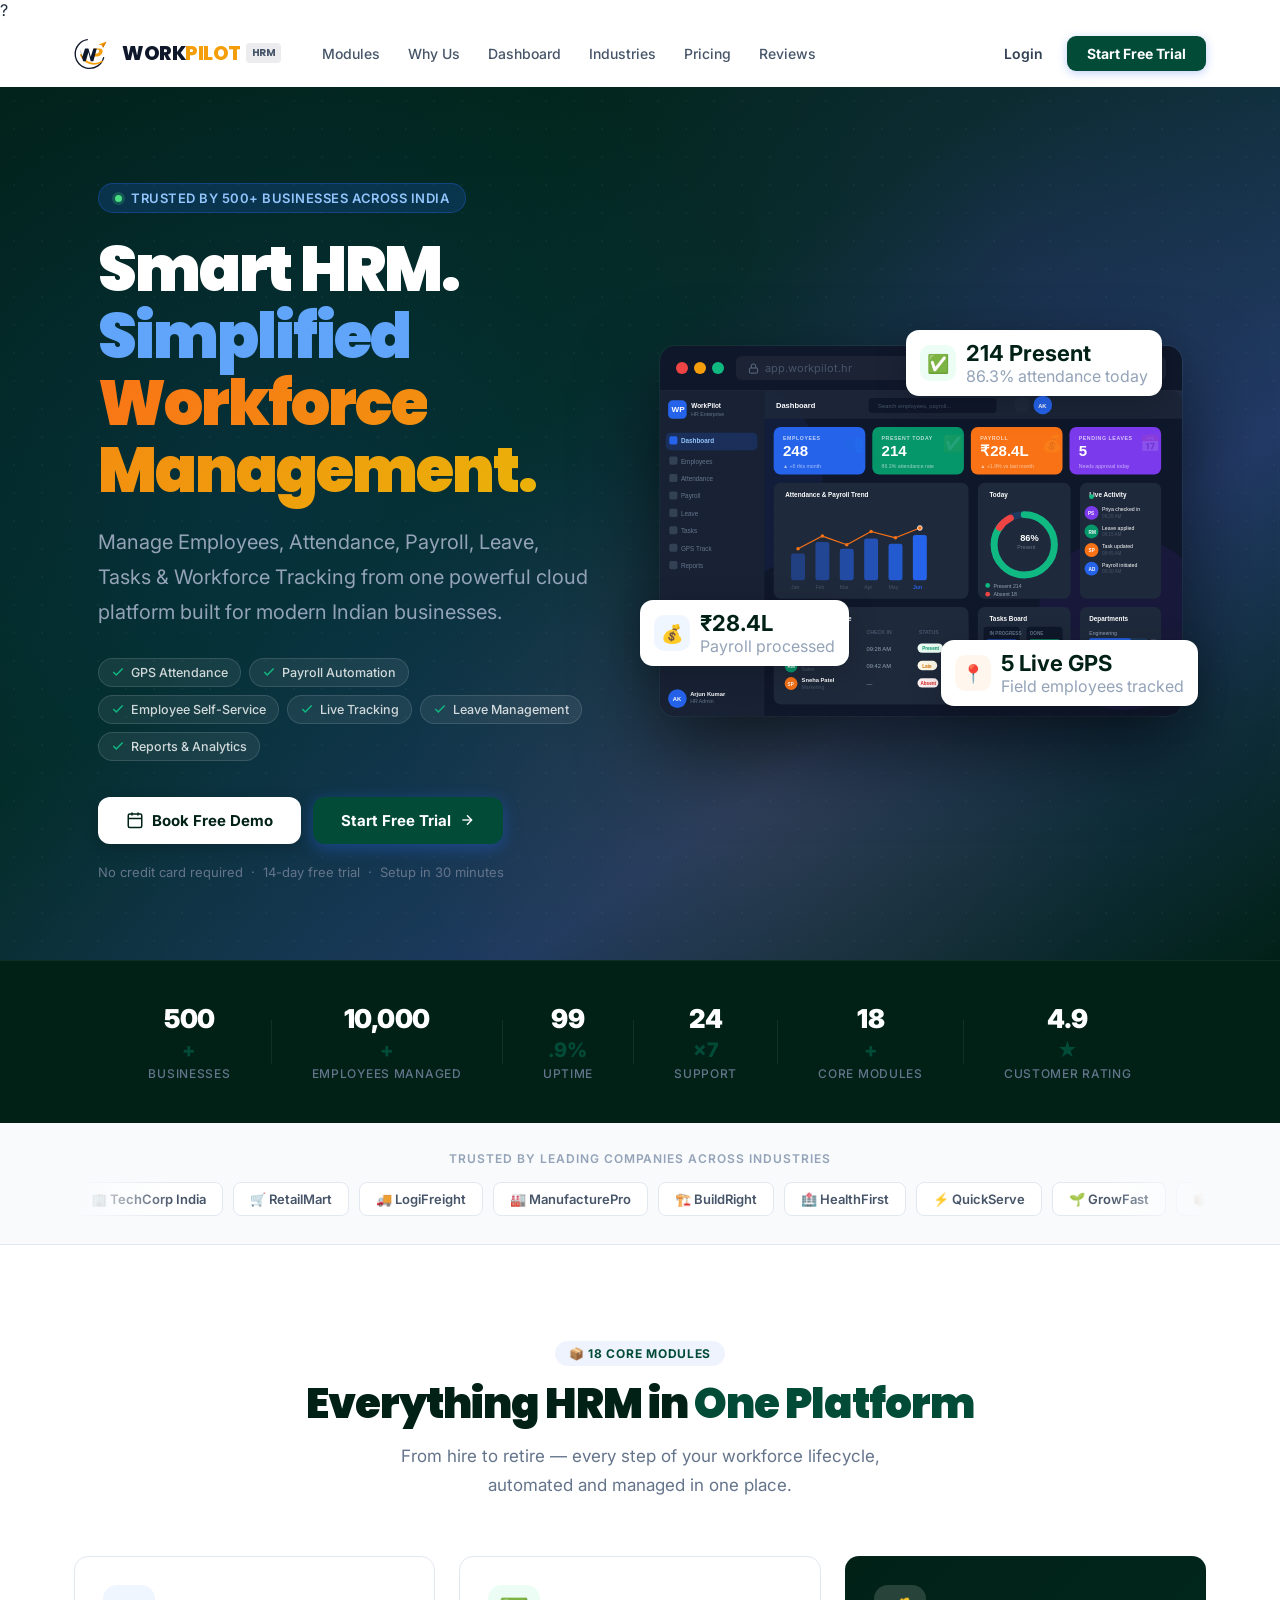
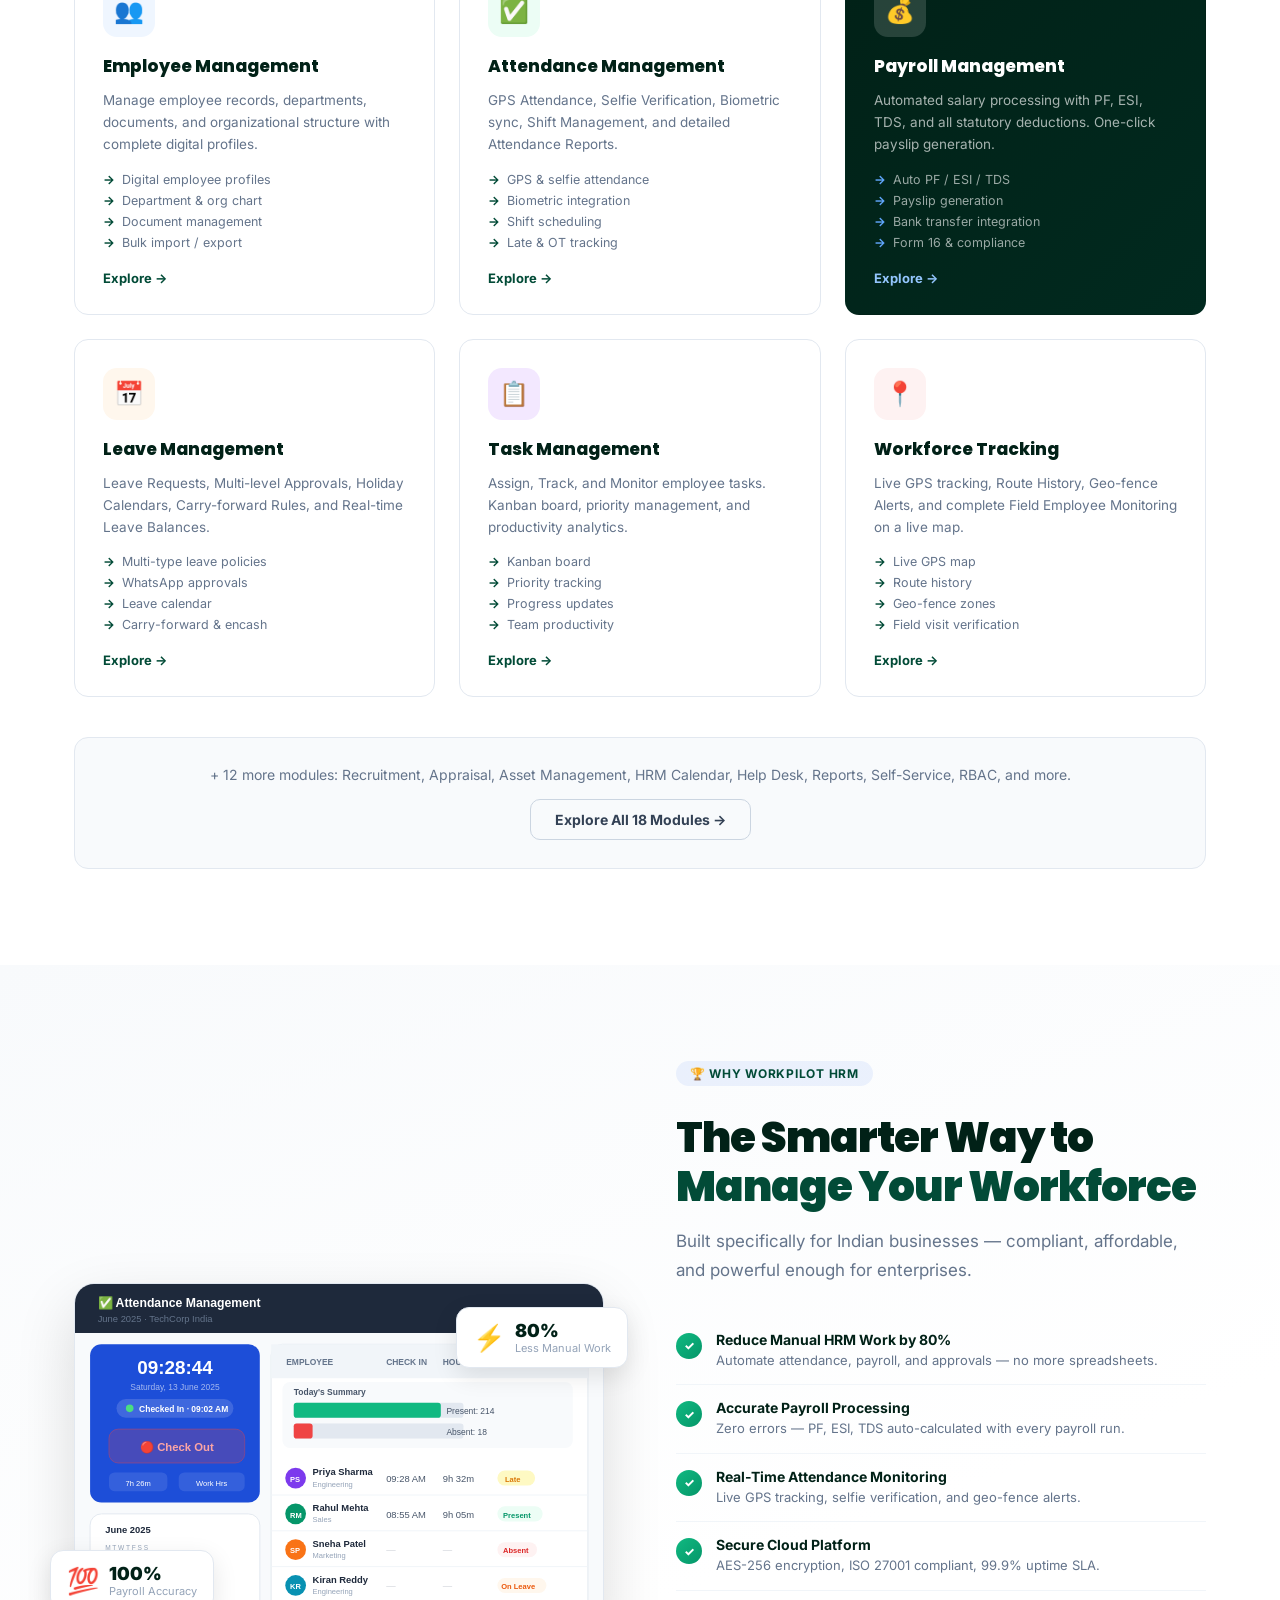
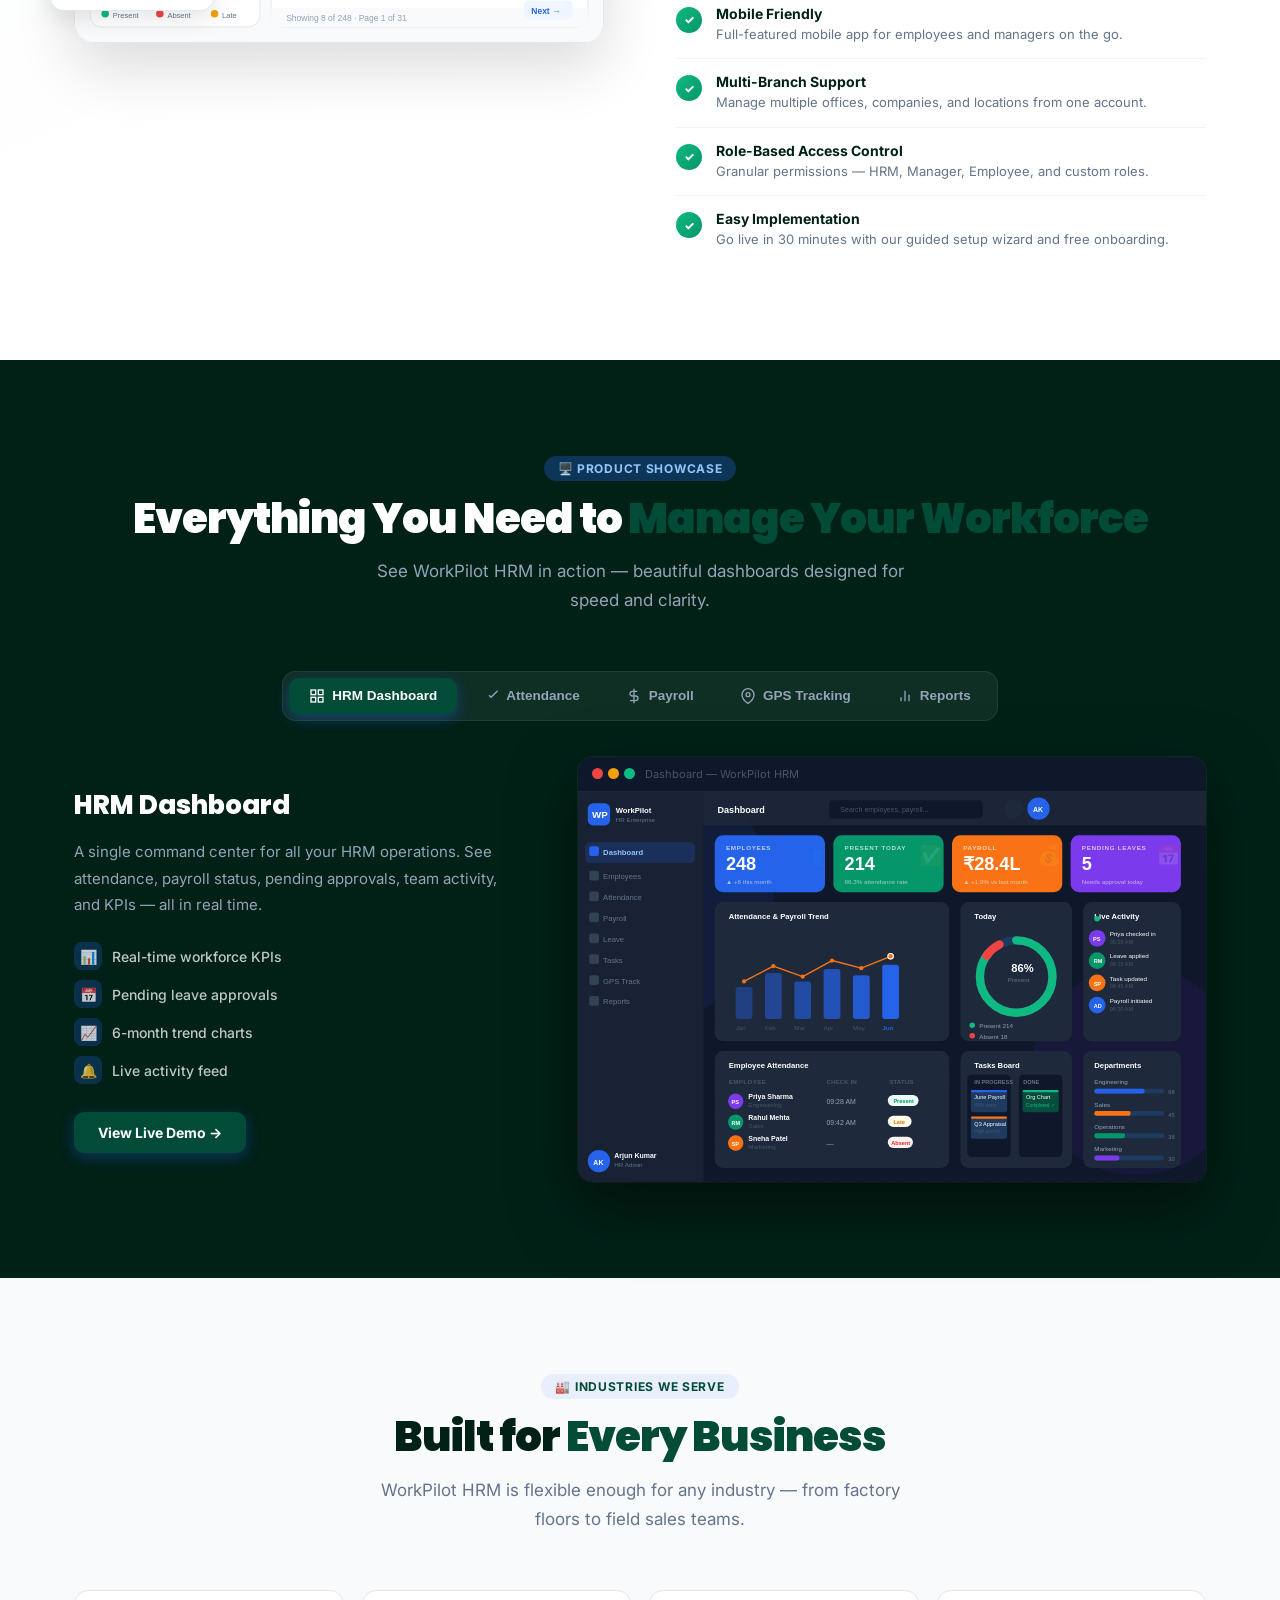
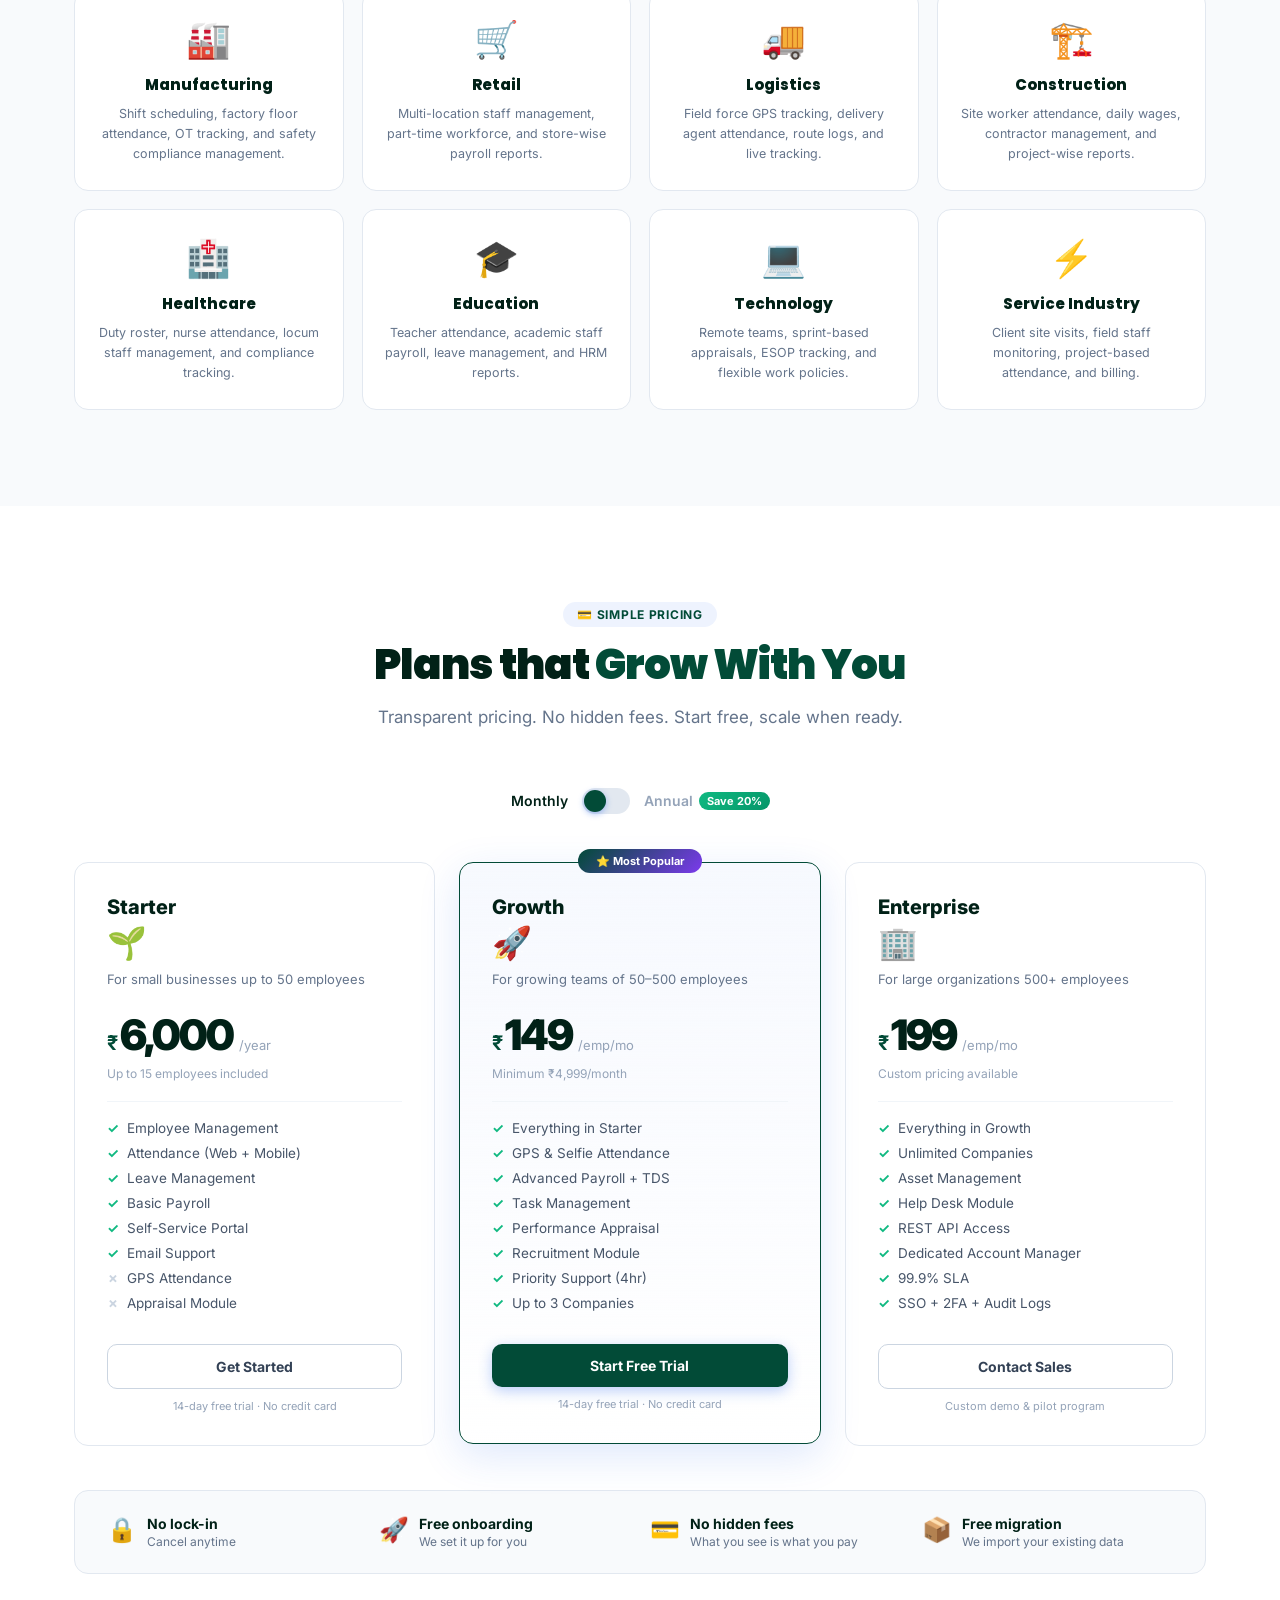
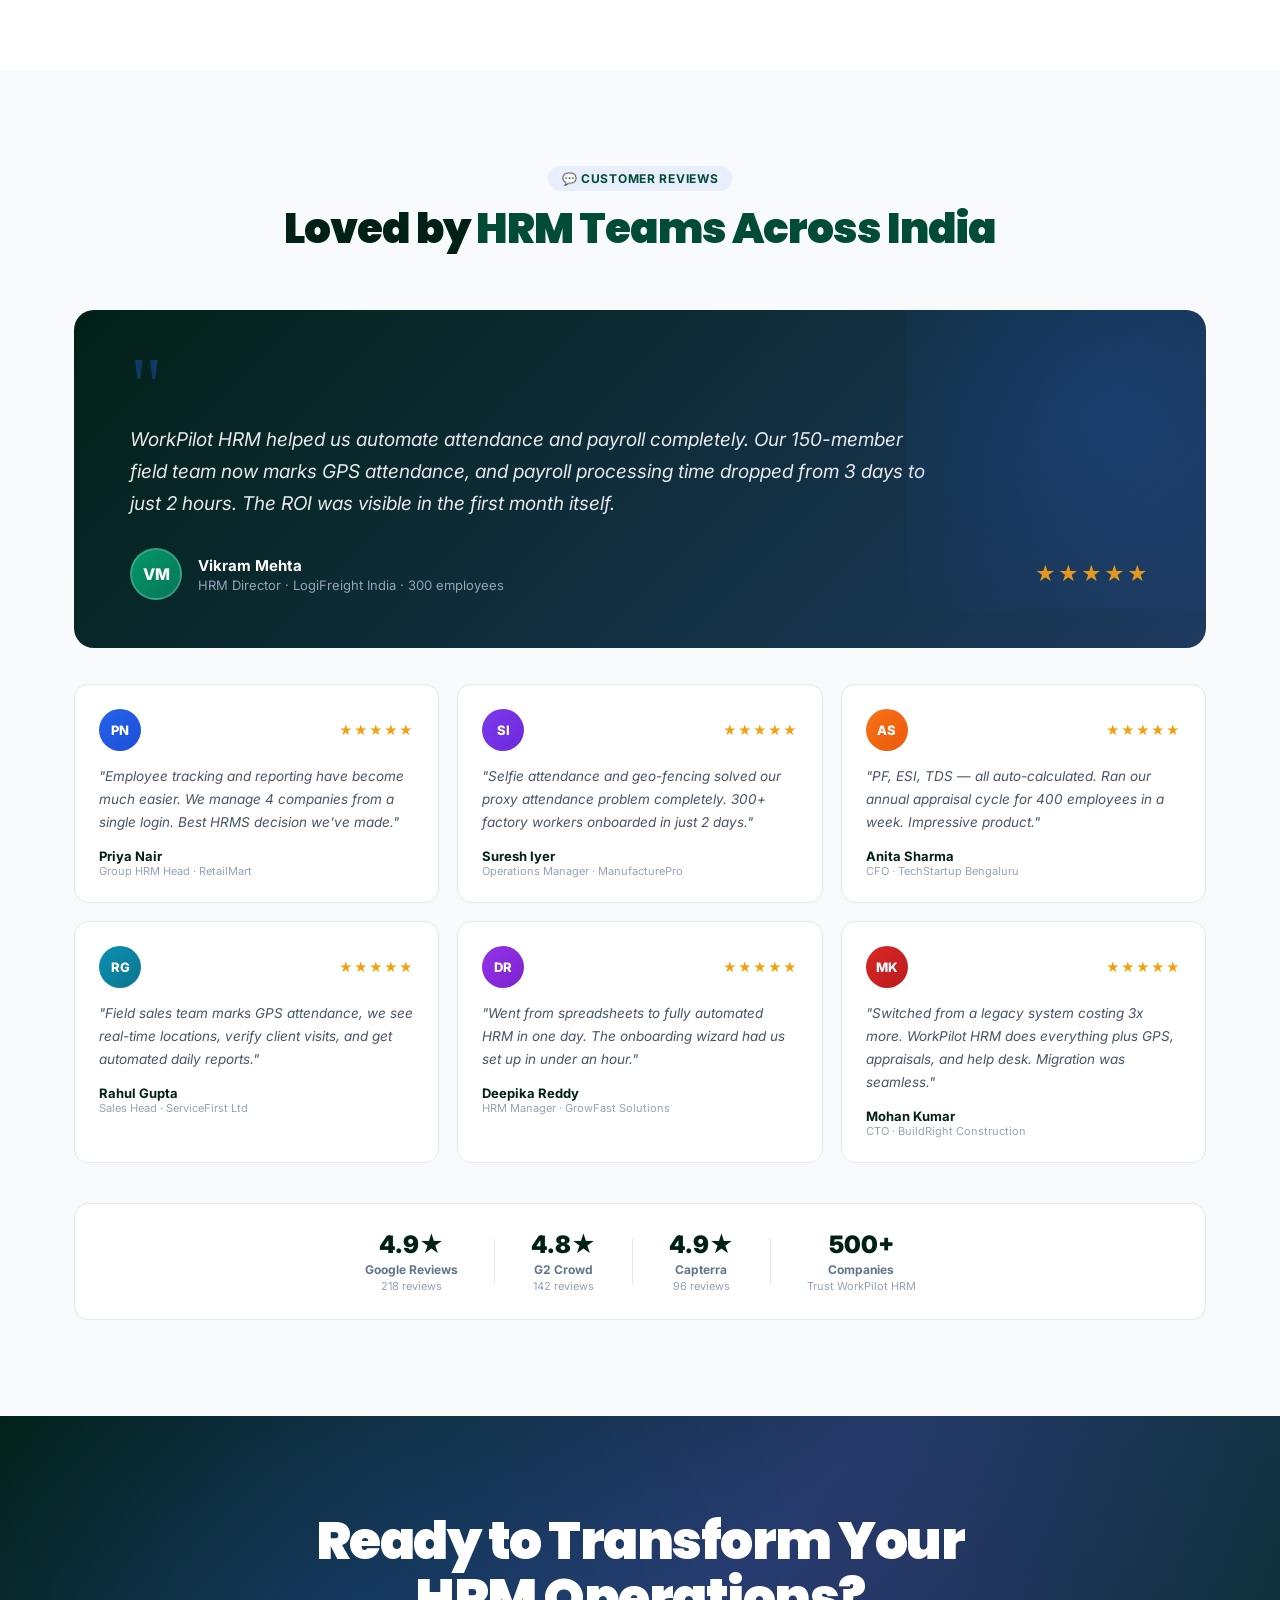
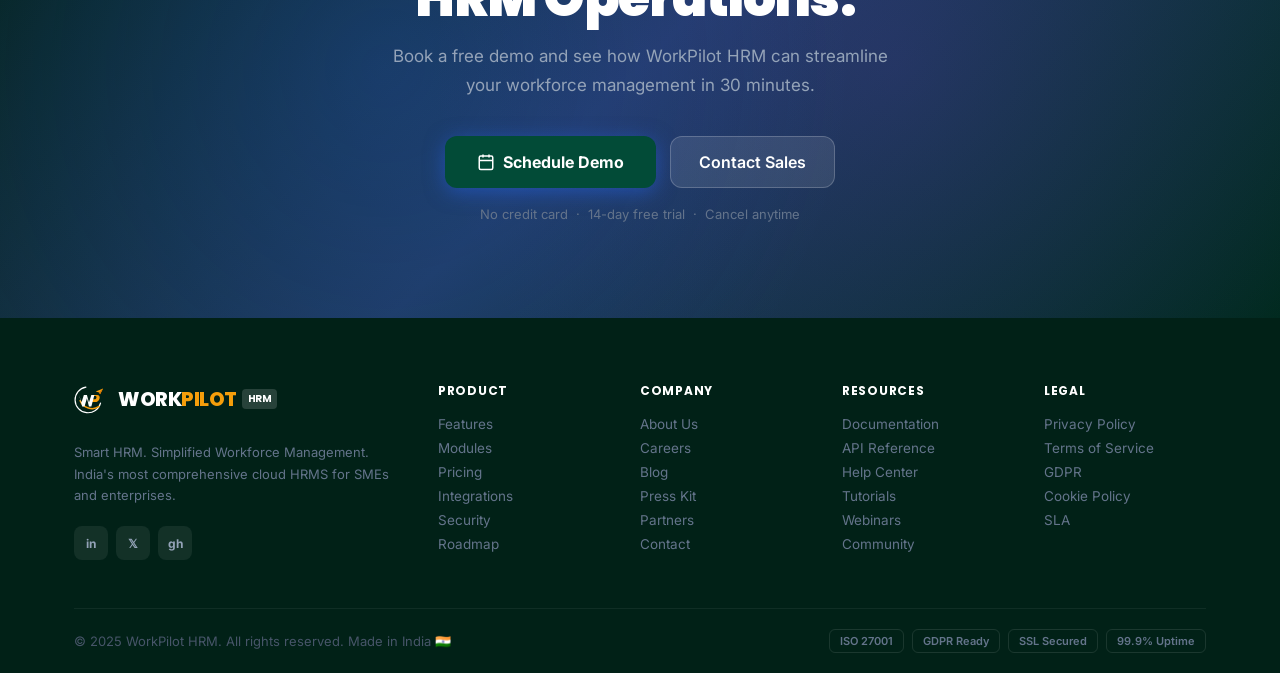
==== commit 5b0f1dc7: "Make website logos consistent across pages" ====
--- a/home.html
+++ b/home.html
@@ -18,15 +18,25 @@
 <nav class="navbar" id="navbar">
   <div class="nav-inner">
     <a href="home.html" class="nav-logo">
-      <svg width="34" height="34" viewBox="0 0 40 40" fill="none">
-        <rect width="40" height="40" rx="9" fill="#2563EB"/>
-        <path d="M10 28V16l10-6 10 6v12l-10 6-10-6z" fill="white" opacity="0.9"/>
-        <path d="M20 10l10 6-10 6-10-6 10-6z" fill="white"/>
-        <circle cx="20" cy="22" r="3" fill="#F97316"/>
+      <!-- Custom High-Fidelity WorkPilot SVG Logo Icon -->
+      <svg width="38" height="38" viewBox="0 0 100 100" fill="none" xmlns="http://www.w3.org/2000/svg" class="brand-logo-icon-svg">
+        <!-- Swirl Ring (Dark Slate & Gold) -->
+        <path d="M 35 15 A 38 38 0 1 0 78 62" stroke="#0F172A" stroke-width="3.5" fill="none" stroke-linecap="round" />
+        <path d="M 18 55 A 38 38 0 0 0 74 72" stroke="#F59E0B" stroke-width="4.5" fill="none" stroke-linecap="round" />
+        
+        <!-- Paper Airplane -->
+        <g transform="translate(66, 16) rotate(10)">
+          <path d="M 0 12 L 20 0 L 14 18 L 10 13 Z" fill="#F59E0B" />
+          <path d="M 10 13 L 20 0 L 14 18 Z" fill="#D97706" />
+        </g>
+        
+        <!-- Stylized slanted P (Gold) -->
+        <path d="M 43 75 L 52 38 H 68 C 74 38 77 43 75 49 C 73 55 68 59 62 59 H 48 L 43 75 Z M 53 51 H 60 C 63 51 65 49 66 46 C 67 43 65 41 62 41 H 55 L 53 51 Z" fill="#F59E0B" />
+
+        <!-- Stylized W (Dark Slate for White Nav) -->
+        <path d="M 15 38 L 24 72 H 31 L 38 48 L 44 72 H 51 L 60 38 H 51 L 44 60 L 38 38 H 29 L 22 60 L 15 38 Z" fill="#0F172A" />
       </svg>
-      <div class="logo-text">
-        <span class="logo-main">WorkPilot <b>HRM</b></span>
-      </div>
+      <span class="brand-logo-text">WORK<span class="brand-logo-pilot">PILOT</span> <span class="brand-logo-sub">HRM</span></span>
     </a>
     <ul class="nav-menu">
       <li><a href="#modules">Modules</a></li>
@@ -857,9 +867,26 @@
   <div class="wrap">
     <div class="foot-grid">
       <div class="foot-brand">
-        <a href="home.html" class="nav-logo" style="margin-bottom:14px;display:inline-flex">
-          <svg width="30" height="30" viewBox="0 0 40 40" fill="none"><rect width="40" height="40" rx="9" fill="#2563EB"/><path d="M10 28V16l10-6 10 6v12l-10 6-10-6z" fill="white" opacity="0.9"/><path d="M20 10l10 6-10 6-10-6 10-6z" fill="white"/><circle cx="20" cy="22" r="3" fill="#F97316"/></svg>
-          <div class="logo-text"><span class="logo-main" style="color:white">WorkPilot <b style="color:#60A5FA">HRM</b></span></div>
+        <a href="home.html" class="nav-logo" style="margin-bottom:14px;display:inline-flex;text-decoration:none;">
+          <!-- Custom High-Fidelity WorkPilot SVG Logo Icon -->
+          <svg width="34" height="34" viewBox="0 0 100 100" fill="none" xmlns="http://www.w3.org/2000/svg" class="footer-logo-svg">
+            <!-- Swirl Ring (White & Gold) -->
+            <path d="M 35 15 A 38 38 0 1 0 78 62" stroke="#ffffff" stroke-width="3.5" fill="none" stroke-linecap="round" />
+            <path d="M 18 55 A 38 38 0 0 0 74 72" stroke="#F59E0B" stroke-width="4.5" fill="none" stroke-linecap="round" />
+            
+            <!-- Paper Airplane -->
+            <g transform="translate(66, 16) rotate(10)">
+              <path d="M 0 12 L 20 0 L 14 18 L 10 13 Z" fill="#F59E0B" />
+              <path d="M 10 13 L 20 0 L 14 18 Z" fill="#D97706" />
+            </g>
+            
+            <!-- Stylized slanted P (Gold) -->
+            <path d="M 43 75 L 52 38 H 68 C 74 38 77 43 75 49 C 73 55 68 59 62 59 H 48 L 43 75 Z M 53 51 H 60 C 63 51 65 49 66 46 C 67 43 65 41 62 41 H 55 L 53 51 Z" fill="#F59E0B" />
+
+            <!-- Stylized W (White) -->
+            <path d="M 15 38 L 24 72 H 31 L 38 48 L 44 72 H 51 L 60 38 H 51 L 44 60 L 38 38 H 29 L 22 60 L 15 38 Z" fill="#FFFFFF" />
+          </svg>
+          <span class="brand-logo-text" style="color: white">WORK<span class="brand-logo-pilot">PILOT</span> <span class="brand-logo-sub" style="background: rgba(255,255,255,0.15); color: white;">HRM</span></span>
         </a>
         <p class="foot-desc">Smart HRM. Simplified Workforce Management. India's most comprehensive cloud HRMS for SMEs and enterprises.</p>
         <div class="foot-socials">
--- a/css/home.css
+++ b/css/home.css
@@ -44,10 +44,34 @@
   max-width:1180px;margin:0 auto;padding:0 24px;
   height:66px;display:flex;align-items:center;gap:28px;
 }
-.nav-logo{display:flex;align-items:center;gap:10px;flex-shrink:0;}
-.logo-text{}
-.logo-main{font-size:32px;font-weight:700;color:var(--navy);display:block;letter-spacing:-.3px;}
-.logo-main b{color:var(--blue);}
+.nav-logo{display:flex;align-items:center;gap:10px;flex-shrink:0;text-decoration:none;}
+.brand-logo-icon-svg {
+  width: 38px;
+  height: 38px;
+  flex-shrink: 0;
+}
+.brand-logo-text {
+  font-size: 20px;
+  font-weight: 800;
+  color: #0f172a;
+  letter-spacing: -0.5px;
+  display: flex;
+  align-items: center;
+  font-family: 'Poppins', sans-serif;
+  text-decoration: none !important;
+}
+.brand-logo-pilot {
+  color: #F59E0B;
+}
+.brand-logo-sub {
+  font-size: 10px;
+  font-weight: 700;
+  color: #475569;
+  background: rgba(15, 23, 42, 0.08);
+  padding: 2px 6px;
+  border-radius: 4px;
+  margin-left: 5px;
+}
 .nav-menu{display:flex;gap:2px;flex:1;}
 .nav-menu a{
   padding:7px 13px;font-size:14px;font-weight:500;color:var(--gray600);
